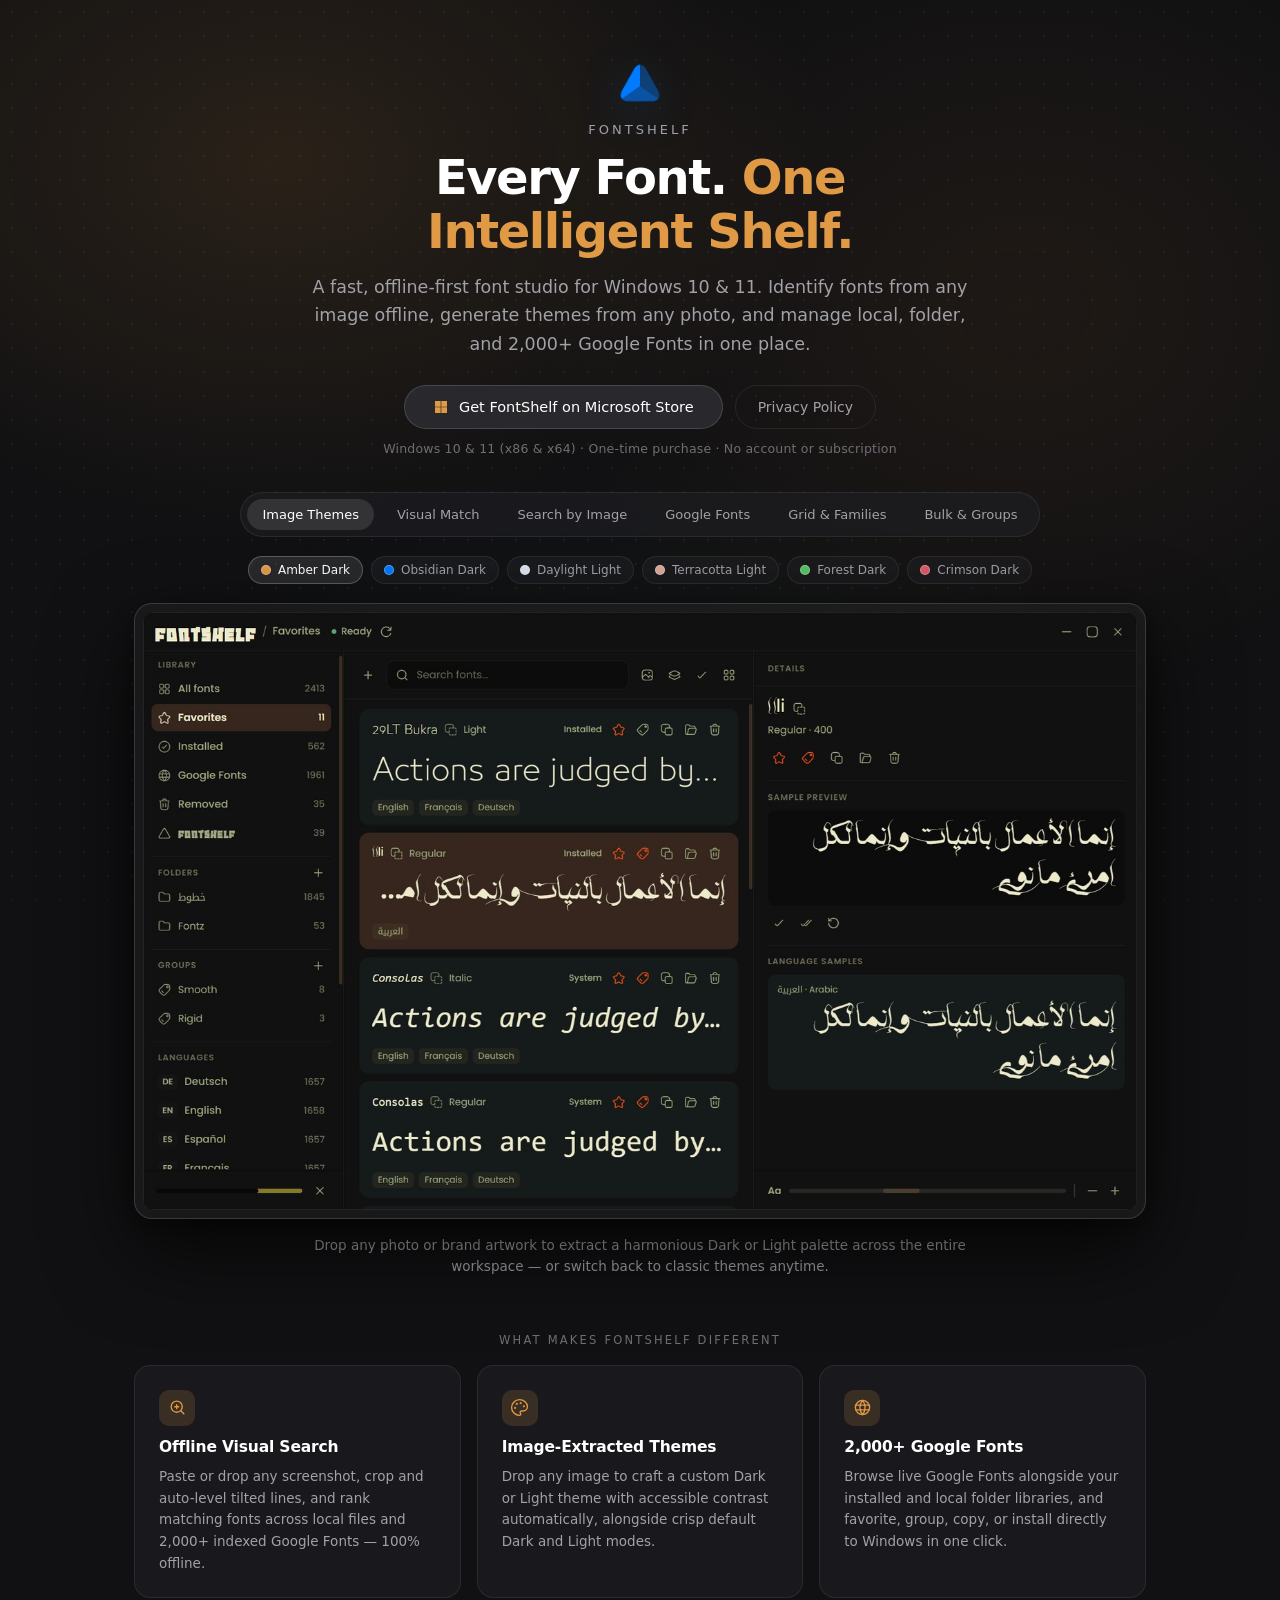
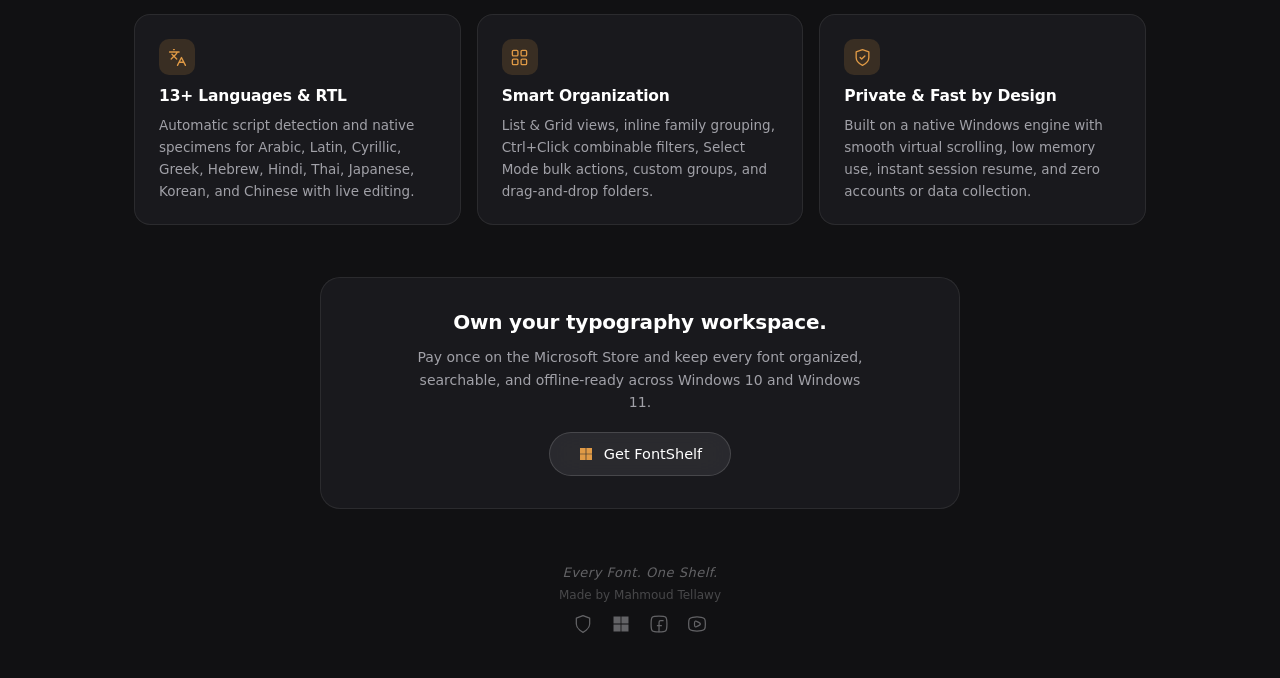
==== index.html @ 888c8f55 "Add files via upload" ====
<!DOCTYPE html>
<html lang="en">
<head>
  <meta charset="UTF-8">
  <meta name="viewport" content="width=device-width, initial-scale=1.0">
  <title>FontShelf — Offline Font Studio for Windows</title>
  <meta name="description" content="Browse local, folder, and 2,000+ Google Fonts, identify fonts from any image offline, generate custom themes from any photo, and organize families effortlessly on Windows 10 & 11.">
  <meta property="og:title" content="FontShelf — Every Font. One Intelligent Shelf.">
  <meta property="og:description" content="The fast, offline-first font manager and visual typography studio for Windows 10 & 11.">
  <meta property="og:image" content="assets/FontShelf-Hero.png">
  <meta property="og:type" content="website">
  <link rel="icon" type="image/png" href="assets/FontShelfLogo.png">
  <style>
    :root {
      --bg: #111113;
      --surface: rgba(30, 30, 34, 0.72);
      --surface-hover: rgba(44, 44, 49, 0.85);
      --border: rgba(255, 255, 255, 0.08);
      --border-strong: rgba(255, 255, 255, 0.14);
      --text: #f5f5f7;
      --muted: #a1a1a8;
      --dim: #6e6e75;
      --accent: #007aff;
      --accent-soft: rgba(0, 122, 255, 0.16);
      --aura-a: rgba(0, 122, 255, 0.10);
      --aura-b: rgba(217, 138, 60, 0.07);
      --aura-c: rgba(76, 175, 110, 0.05);
    }

    * { margin: 0; padding: 0; box-sizing: border-box; }

    html {
      scroll-behavior: smooth;
      background: var(--bg);
    }

    body {
      font-family: -apple-system, BlinkMacSystemFont, 'Segoe UI', system-ui, sans-serif;
      background: var(--bg);
      color: var(--text);
      min-height: 100vh;
      overflow-x: hidden;
      -webkit-font-smoothing: antialiased;
      -moz-osx-font-smoothing: grayscale;
    }

    /* ---- Ambient Studio Background (Pomotimer sibling DNA) ---- */
    .bg {
      position: fixed;
      inset: 0;
      z-index: 0;
      pointer-events: none;
    }
    .bg-grid {
      position: absolute;
      inset: 0;
      background-image: radial-gradient(rgba(255, 255, 255, 0.055) 1px, transparent 1px);
      background-size: 24px 24px;
    }
    .bg-blur {
      position: absolute;
      inset: 0;
      transition: background 0.55s ease;
      background:
        radial-gradient(ellipse 760px 520px at 22% 18%, var(--aura-a) 0%, transparent 72%),
        radial-gradient(ellipse 680px 560px at 80% 34%, var(--aura-b) 0%, transparent 72%),
        radial-gradient(ellipse 720px 460px at 50% 88%, var(--aura-c) 0%, transparent 74%);
    }

    /* ---- Page Container ---- */
    .page {
      position: relative;
      z-index: 1;
      width: 100%;
      max-width: 1060px;
      margin: 0 auto;
      padding: 56px 24px 44px;
      display: flex;
      flex-direction: column;
      align-items: center;
    }

    /* ---- Hero Header ---- */
    .brand {
      display: flex;
      flex-direction: column;
      align-items: center;
      text-align: center;
      max-width: 680px;
    }
    .logo {
      width: 54px;
      height: 54px;
      object-fit: contain;
      filter: drop-shadow(0 8px 22px rgba(0, 122, 255, 0.28));
      margin-bottom: 12px;
    }
    .app-label {
      font-weight: 500;
      font-size: 13px;
      color: var(--muted);
      letter-spacing: 3px;
      text-transform: uppercase;
      margin-bottom: 14px;
    }
    h1 {
      font-size: clamp(30px, 5vw, 48px);
      font-weight: 600;
      letter-spacing: -0.03em;
      line-height: 1.12;
      color: #fff;
      margin-bottom: 14px;
    }
    h1 span {
      color: var(--accent);
      transition: color 0.35s ease;
    }
    .lead {
      font-size: clamp(15px, 2vw, 17.5px);
      line-height: 1.65;
      color: var(--muted);
      font-weight: 300;
      margin-bottom: 26px;
    }

    /* ---- Primary CTA ---- */
    .cta-row {
      display: flex;
      flex-wrap: wrap;
      align-items: center;
      justify-content: center;
      gap: 12px;
      margin-bottom: 12px;
    }
    .cta {
      display: inline-flex;
      align-items: center;
      gap: 10px;
      padding: 13px 28px;
      background: rgba(44, 44, 48, 0.92);
      border: 1px solid var(--border-strong);
      border-radius: 999px;
      color: #fff;
      font-size: 14.5px;
      font-weight: 500;
      text-decoration: none;
      backdrop-filter: blur(16px);
      -webkit-backdrop-filter: blur(16px);
      transition: background 0.2s ease, border-color 0.2s ease, transform 0.18s ease;
    }
    .cta:hover {
      background: rgba(58, 58, 64, 0.96);
      border-color: rgba(255, 255, 255, 0.22);
      transform: translateY(-1px);
    }
    .cta svg {
      width: 16px;
      height: 16px;
      color: var(--accent);
      flex-shrink: 0;
      transition: color 0.35s ease;
    }
    .cta-secondary {
      display: inline-flex;
      align-items: center;
      gap: 8px;
      padding: 13px 22px;
      background: transparent;
      border: 1px solid var(--border);
      border-radius: 999px;
      color: var(--muted);
      font-size: 14px;
      font-weight: 400;
      text-decoration: none;
      transition: color 0.2s ease, border-color 0.2s ease, background 0.2s ease;
    }
    .cta-secondary:hover {
      color: #fff;
      border-color: var(--border-strong);
      background: rgba(255, 255, 255, 0.04);
    }
    .meta-note {
      font-size: 12.5px;
      color: var(--dim);
      letter-spacing: 0.2px;
      margin-bottom: 36px;
    }

    /* ---- Interactive Showcase ---- */
    .showcase {
      width: 100%;
      display: flex;
      flex-direction: column;
      align-items: center;
      gap: 16px;
      margin-bottom: 56px;
    }
    .tab-bar {
      display: flex;
      flex-wrap: wrap;
      justify-content: center;
      gap: 8px;
      padding: 6px;
      background: var(--surface);
      border: 1px solid var(--border);
      border-radius: 999px;
      backdrop-filter: blur(18px);
      -webkit-backdrop-filter: blur(18px);
    }
    .tab-btn {
      border: 0;
      background: transparent;
      color: var(--muted);
      font: inherit;
      font-size: 13px;
      font-weight: 500;
      padding: 8px 15px;
      border-radius: 999px;
      cursor: pointer;
      transition: background 0.2s ease, color 0.2s ease;
    }
    .tab-btn:hover {
      color: #fff;
      background: rgba(255, 255, 255, 0.05);
    }
    .tab-btn.active {
      background: rgba(255, 255, 255, 0.11);
      color: #fff;
    }

    .theme-swatches {
      display: flex;
      align-items: center;
      justify-content: center;
      flex-wrap: wrap;
      gap: 8px;
      min-height: 34px;
    }
    .theme-swatches[hidden] {
      display: none;
    }
    .swatch-btn {
      display: inline-flex;
      align-items: center;
      gap: 7px;
      padding: 6px 12px;
      border-radius: 999px;
      background: var(--surface);
      border: 1px solid var(--border);
      color: var(--muted);
      font: inherit;
      font-size: 12px;
      font-weight: 500;
      cursor: pointer;
      transition: border-color 0.2s ease, color 0.2s ease, background 0.2s ease;
    }
    .swatch-btn:hover {
      color: #fff;
      border-color: var(--border-strong);
    }
    .swatch-btn.active {
      color: #fff;
      background: rgba(255, 255, 255, 0.10);
      border-color: rgba(255, 255, 255, 0.24);
    }
    .swatch-dot {
      width: 10px;
      height: 10px;
      border-radius: 50%;
      border: 1px solid rgba(255, 255, 255, 0.32);
    }

    .frame-shell {
      width: 100%;
      border-radius: 18px;
      padding: 8px;
      background: rgba(255, 255, 255, 0.035);
      border: 1px solid var(--border-strong);
      box-shadow:
        0 32px 84px rgba(0, 0, 0, 0.65),
        0 8px 24px rgba(0, 0, 0, 0.4);
      backdrop-filter: blur(12px);
      -webkit-backdrop-filter: blur(12px);
    }
    .frame-inner {
      position: relative;
      width: 100%;
      aspect-ratio: 1440 / 866;
      border-radius: 12px;
      overflow: hidden;
      background: #141517;
    }
    .frame-inner img {
      display: block;
      width: 100%;
      height: 100%;
      object-fit: cover;
      transition: opacity 0.22s ease;
    }
    .frame-inner img.is-fading {
      opacity: 0.25;
    }
    .stage-caption {
      font-size: 13.5px;
      color: var(--muted);
      text-align: center;
      max-width: 680px;
      line-height: 1.55;
      font-weight: 300;
    }

    /* ---- Features Grid ---- */
    .section-eyebrow {
      font-size: 11.5px;
      font-weight: 500;
      letter-spacing: 2.2px;
      text-transform: uppercase;
      color: var(--dim);
      margin-bottom: 18px;
      text-align: center;
    }
    .features-grid {
      width: 100%;
      display: grid;
      grid-template-columns: repeat(3, minmax(0, 1fr));
      gap: 16px;
      margin-bottom: 52px;
    }
    .feature-card {
      background: var(--surface);
      border: 1px solid var(--border);
      border-radius: 16px;
      padding: 24px 24px 22px;
      display: flex;
      flex-direction: column;
      gap: 10px;
      backdrop-filter: blur(18px);
      -webkit-backdrop-filter: blur(18px);
      transition: border-color 0.2s ease, background 0.2s ease, transform 0.2s ease;
    }
    .feature-card:hover {
      background: var(--surface-hover);
      border-color: var(--border-strong);
      transform: translateY(-2px);
    }
    .feature-icon {
      width: 36px;
      height: 36px;
      border-radius: 10px;
      background: var(--accent-soft);
      color: var(--accent);
      display: inline-flex;
      align-items: center;
      justify-content: center;
      margin-bottom: 2px;
      transition: color 0.35s ease, background 0.35s ease;
    }
    .feature-icon svg {
      width: 19px;
      height: 19px;
    }
    .feature-card h2 {
      font-size: 15.5px;
      font-weight: 600;
      color: #fff;
      letter-spacing: -0.01em;
    }
    .feature-card p {
      font-size: 13.5px;
      line-height: 1.62;
      color: var(--muted);
      font-weight: 300;
    }

    /* ---- Bottom CTA ---- */
    .bottom-cta {
      width: 100%;
      max-width: 640px;
      background: var(--surface);
      border: 1px solid var(--border);
      border-radius: 20px;
      padding: 32px 28px;
      text-align: center;
      display: flex;
      flex-direction: column;
      align-items: center;
      gap: 12px;
      backdrop-filter: blur(20px);
      -webkit-backdrop-filter: blur(20px);
      margin-bottom: 48px;
    }
    .bottom-cta h3 {
      font-size: 20px;
      font-weight: 600;
      color: #fff;
      letter-spacing: -0.01em;
    }
    .bottom-cta p {
      font-size: 14px;
      color: var(--muted);
      font-weight: 300;
      line-height: 1.6;
      max-width: 460px;
      margin-bottom: 6px;
    }

    /* ---- Footer (exact Pomotimer signature) ---- */
    .footer {
      margin-top: auto;
      padding-top: 8px;
      text-align: center;
      display: flex;
      flex-direction: column;
      align-items: center;
      gap: 8px;
    }
    .footer-tagline {
      font-size: 13px;
      color: #636366;
      letter-spacing: 0.5px;
      font-style: italic;
    }
    .footer-madeby {
      font-size: 12px;
      color: #48484a;
    }
    .footer-links {
      display: flex;
      gap: 18px;
      align-items: center;
      margin-top: 4px;
    }
    .footer-links a {
      color: #636366;
      transition: color 0.2s ease;
      display: flex;
      align-items: center;
      text-decoration: none;
    }
    .footer-links a svg {
      width: 20px;
      height: 20px;
    }
    .footer-links a.pp:hover,
    .footer-links a.ms:hover,
    .footer-links a.fb:hover {
      color: var(--accent);
    }
    .footer-links a.yt:hover {
      color: #ff3b30;
    }

    /* ---- Responsive ---- */
    @media (max-width: 900px) {
      .features-grid {
        grid-template-columns: repeat(2, minmax(0, 1fr));
      }
    }
    @media (max-width: 640px) {
      .page {
        padding: 40px 16px 32px;
      }
      .tab-bar {
        border-radius: 16px;
        width: 100%;
      }
      .tab-btn {
        font-size: 12.5px;
        padding: 7px 12px;
      }
      .frame-shell {
        padding: 5px;
        border-radius: 14px;
      }
      .frame-inner {
        border-radius: 9px;
      }
      .features-grid {
        grid-template-columns: 1fr;
        gap: 12px;
      }
      .feature-card {
        padding: 20px;
      }
      .bottom-cta {
        padding: 26px 20px;
      }
    }
  </style>
</head>
<body>

  <div class="bg">
    <div class="bg-grid"></div>
    <div class="bg-blur"></div>
  </div>

  <main class="page">
    <header class="brand">
      <img src="assets/FontShelfLogo.png" alt="FontShelf" class="logo">
      <div class="app-label">FontShelf</div>
      <h1>Every Font. <span>One Intelligent Shelf.</span></h1>
      <p class="lead">
        A fast, offline-first font studio for Windows 10 &amp; 11. Identify fonts from any image offline, generate themes from any photo, and manage local, folder, and 2,000+ Google Fonts in one place.
      </p>

      <div class="cta-row">
        <!-- TODO: Replace YOUR_STORE_ID_HERE with your live Microsoft Store Product ID -->
        <a href="https://apps.microsoft.com/detail/YOUR_STORE_ID_HERE" class="cta" target="_blank" rel="noopener">
          <svg viewBox="0 0 24 24" fill="currentColor" aria-hidden="true"><path d="M3 3h8.5v8.5H3V3zm9.5 0H21v8.5h-8.5V3zM3 12.5h8.5V21H3v-8.5zm9.5 0H21V21h-8.5v-8.5z"/></svg>
          Get FontShelf on Microsoft Store
        </a>
        <a href="privacy.html" class="cta-secondary">Privacy Policy</a>
      </div>
      <div class="meta-note">Windows 10 &amp; 11 (x86 &amp; x64) · One-time purchase · No account or subscription</div>
    </header>

    <!-- Interactive App Showcase -->
    <section class="showcase" aria-label="FontShelf interface preview">
      <div class="tab-bar" role="tablist" aria-label="Feature views">
        <button class="tab-btn active" type="button" role="tab" aria-selected="true" data-view="themes">Image Themes</button>
        <button class="tab-btn" type="button" role="tab" aria-selected="false" data-view="match">Visual Match</button>
        <button class="tab-btn" type="button" role="tab" aria-selected="false" data-view="search">Search by Image</button>
        <button class="tab-btn" type="button" role="tab" aria-selected="false" data-view="google">Google Fonts</button>
        <button class="tab-btn" type="button" role="tab" aria-selected="false" data-view="grid">Grid &amp; Families</button>
        <button class="tab-btn" type="button" role="tab" aria-selected="false" data-view="bulk">Bulk &amp; Groups</button>
      </div>

      <div class="theme-swatches" id="theme-swatches" aria-label="Theme presets">
        <button class="swatch-btn active" type="button" data-theme="amber">
          <span class="swatch-dot" style="background:#e09a46"></span>Amber Dark
        </button>
        <button class="swatch-btn" type="button" data-theme="dark">
          <span class="swatch-dot" style="background:#007aff"></span>Obsidian Dark
        </button>
        <button class="swatch-btn" type="button" data-theme="light">
          <span class="swatch-dot" style="background:#d9e2ef"></span>Daylight Light
        </button>
        <button class="swatch-btn" type="button" data-theme="terra">
          <span class="swatch-dot" style="background:#d8a999"></span>Terracotta Light
        </button>
        <button class="swatch-btn" type="button" data-theme="emerald">
          <span class="swatch-dot" style="background:#56c264"></span>Forest Dark
        </button>
        <button class="swatch-btn" type="button" data-theme="crimson">
          <span class="swatch-dot" style="background:#d95b66"></span>Crimson Dark
        </button>
      </div>

      <div class="frame-shell">
        <div class="frame-inner">
          <img id="showcase-img" src="assets/preview-amber.jpg" alt="FontShelf workspace with custom Amber Dark theme">
        </div>
      </div>

      <p class="stage-caption" id="showcase-caption">
        Drop any photo or brand artwork to extract a harmonious Dark or Light palette across the entire workspace — or switch back to classic themes anytime.
      </p>
    </section>

    <!-- Standout Capabilities -->
    <div class="section-eyebrow">What Makes FontShelf Different</div>
    <section class="features-grid" aria-label="Key features">
      <article class="feature-card">
        <div class="feature-icon" aria-hidden="true">
          <svg viewBox="0 0 24 24" fill="none" stroke="currentColor" stroke-width="1.7" stroke-linecap="round" stroke-linejoin="round"><circle cx="11" cy="11" r="7"/><path d="m20 20-3.5-3.5"/><path d="M8.5 11h5M11 8.5v5"/></svg>
        </div>
        <h2>Offline Visual Search</h2>
        <p>Paste or drop any screenshot, crop and auto-level tilted lines, and rank matching fonts across local files and 2,000+ indexed Google Fonts — 100% offline.</p>
      </article>

      <article class="feature-card">
        <div class="feature-icon" aria-hidden="true">
          <svg viewBox="0 0 24 24" fill="none" stroke="currentColor" stroke-width="1.7" stroke-linecap="round" stroke-linejoin="round"><circle cx="13.5" cy="6.5" r=".5" fill="currentColor"/><circle cx="17.5" cy="10.5" r=".5" fill="currentColor"/><circle cx="8.5" cy="7.5" r=".5" fill="currentColor"/><circle cx="6.5" cy="12.5" r=".5" fill="currentColor"/><path d="M12 2C6.5 2 2 6.5 2 12s4.5 10 10 10c.93 0 1.65-.75 1.65-1.69 0-.44-.18-.84-.44-1.13-.29-.29-.44-.65-.44-1.12a1.64 1.64 0 0 1 1.67-1.67h2c3.05 0 5.56-2.5 5.56-5.55C21.97 6.01 17.46 2 12 2Z"/></svg>
        </div>
        <h2>Image-Extracted Themes</h2>
        <p>Drop any image to craft a custom Dark or Light theme with accessible contrast automatically, alongside crisp default Dark and Light modes.</p>
      </article>

      <article class="feature-card">
        <div class="feature-icon" aria-hidden="true">
          <svg viewBox="0 0 24 24" fill="none" stroke="currentColor" stroke-width="1.7" stroke-linecap="round" stroke-linejoin="round"><circle cx="12" cy="12" r="9"/><path d="M3.6 9h16.8M3.6 15h16.8M12 3a14 14 0 0 0 0 18M12 3a14 14 0 0 1 0 18"/></svg>
        </div>
        <h2>2,000+ Google Fonts</h2>
        <p>Browse live Google Fonts alongside your installed and local folder libraries, and favorite, group, copy, or install directly to Windows in one click.</p>
      </article>

      <article class="feature-card">
        <div class="feature-icon" aria-hidden="true">
          <svg viewBox="0 0 24 24" fill="none" stroke="currentColor" stroke-width="1.7" stroke-linecap="round" stroke-linejoin="round"><path d="m5 8 6 6M4 14l6-6 2-3M2 5h12M7 2h1M22 22l-5-10-5 10M14 18h6"/></svg>
        </div>
        <h2>13+ Languages &amp; RTL</h2>
        <p>Automatic script detection and native specimens for Arabic, Latin, Cyrillic, Greek, Hebrew, Hindi, Thai, Japanese, Korean, and Chinese with live editing.</p>
      </article>

      <article class="feature-card">
        <div class="feature-icon" aria-hidden="true">
          <svg viewBox="0 0 24 24" fill="none" stroke="currentColor" stroke-width="1.7" stroke-linecap="round" stroke-linejoin="round"><rect x="3" y="3" width="7" height="7" rx="1.5"/><rect x="14" y="3" width="7" height="7" rx="1.5"/><rect x="3" y="14" width="7" height="7" rx="1.5"/><rect x="14" y="14" width="7" height="7" rx="1.5"/></svg>
        </div>
        <h2>Smart Organization</h2>
        <p>List &amp; Grid views, inline family grouping, Ctrl+Click combinable filters, Select Mode bulk actions, custom groups, and drag-and-drop folders.</p>
      </article>

      <article class="feature-card">
        <div class="feature-icon" aria-hidden="true">
          <svg viewBox="0 0 24 24" fill="none" stroke="currentColor" stroke-width="1.7" stroke-linecap="round" stroke-linejoin="round"><path d="M12 22s8-4 8-10V5l-8-3-8 3v7c0 6 8 10 8 10z"/><path d="m9 12 2 2 4-4"/></svg>
        </div>
        <h2>Private &amp; Fast by Design</h2>
        <p>Built on a native Windows engine with smooth virtual scrolling, low memory use, instant session resume, and zero accounts or data collection.</p>
      </article>
    </section>

    <!-- Bottom CTA -->
    <section class="bottom-cta">
      <h3>Own your typography workspace.</h3>
      <p>Pay once on the Microsoft Store and keep every font organized, searchable, and offline-ready across Windows 10 and Windows 11.</p>
      <!-- TODO: Replace YOUR_STORE_ID_HERE with your live Microsoft Store Product ID -->
      <a href="https://apps.microsoft.com/detail/YOUR_STORE_ID_HERE" class="cta" target="_blank" rel="noopener">
        <svg viewBox="0 0 24 24" fill="currentColor" aria-hidden="true"><path d="M3 3h8.5v8.5H3V3zm9.5 0H21v8.5h-8.5V3zM3 12.5h8.5V21H3v-8.5zm9.5 0H21V21h-8.5v-8.5z"/></svg>
        Get FontShelf
      </a>
    </section>

    <!-- Footer -->
    <footer class="footer">
      <div class="footer-tagline">Every Font. One Shelf.</div>
      <div class="footer-madeby">Made by Mahmoud Tellawy</div>
      <div class="footer-links">
        <a class="pp" href="privacy.html" aria-label="Privacy Policy" title="Privacy Policy">
          <svg xmlns="http://www.w3.org/2000/svg" viewBox="0 0 24 24" fill="none" stroke="currentColor" stroke-width="1.5" stroke-linecap="round" stroke-linejoin="round"><path d="M12 22s8-4 8-10V5l-8-3-8 3v7c0 6 8 10 8 10z"/></svg>
        </a>
        <a class="ms" href="https://apps.microsoft.com/search/publisher?name=Mahmoud+Tellawy" target="_blank" rel="noopener" aria-label="More Apps on Microsoft Store" title="More Apps by Mahmoud Tellawy">
          <svg xmlns="http://www.w3.org/2000/svg" viewBox="0 0 24 24" fill="currentColor"><path d="M3 3h8.5v8.5H3V3zm9.5 0H21v8.5h-8.5V3zM3 12.5h8.5V21H3v-8.5zm9.5 0H21V21h-8.5v-8.5z"/></svg>
        </a>
        <a class="fb" href="https://facebook.com/MahmoudTellawy" target="_blank" rel="noopener" aria-label="Facebook" title="Facebook">
          <svg xmlns="http://www.w3.org/2000/svg" viewBox="0 0 24 24" fill="none" stroke="currentColor" stroke-width="1.5" stroke-linejoin="round"><path d="M2.5 12c0-4.478 0-6.718 1.391-8.109S7.521 2.5 12 2.5c4.478 0 6.718 0 8.109 1.391S21.5 7.521 21.5 12c0 4.478 0 6.718-1.391 8.109S16.479 21.5 12 21.5c-4.478 0-6.718 0-8.109-1.391S2.5 16.479 2.5 12Z"/><path d="M16.927 8.026h-2.945a1.9 1.9 0 0 0-1.9 1.886l-.086 11.515m-1.914-7.425h4.803" stroke-linecap="round"/></svg>
        </a>
        <a class="yt" href="https://youtube.com/@MahmoudTellawy" target="_blank" rel="noopener" aria-label="YouTube" title="YouTube">
          <svg xmlns="http://www.w3.org/2000/svg" viewBox="0 0 24 24" fill="none" stroke="currentColor" stroke-width="1.5"><path d="M12 20.5c1.81 0 3.545-.179 5.153-.507 2.01-.41 3.014-.614 3.93-1.792.917-1.179.917-2.532.917-5.238v-1.926c0-2.706 0-4.06-.917-5.238-.916-1.178-1.92-1.383-3.93-1.792A26 26 0 0 0 12 3.5c-1.81 0-3.545.179-5.153.507-2.01.41-3.014.614-3.93 1.792C2 6.978 2 8.331 2 11.037v1.926c0 2.706 0 4.06.917 5.238.916 1.178 1.92 1.383 3.93 1.792 1.608.328 3.343.507 5.153.507Z"/><path d="M15.962 12.313c-.148.606-.938 1.04-2.517 1.911-1.718.947-2.577 1.42-3.272 1.237a1.7 1.7 0 0 1-.635-.317C9 14.709 9 13.806 9 12s0-2.709.538-3.144c.182-.147.4-.256.635-.317.695-.183 1.554.29 3.272 1.237 1.58.87 2.369 1.305 2.517 1.911.05.206.05.42 0 .626Z" stroke-linejoin="round"/></svg>
        </a>
      </div>
    </footer>
  </main>

  <script>
    (function () {
      var img = document.getElementById('showcase-img');
      var cap = document.getElementById('showcase-caption');
      var swatchBar = document.getElementById('theme-swatches');
      var root = document.documentElement.style;

      var THEMES = {
        amber:   { src: 'assets/preview-amber.jpg',   alt: 'FontShelf Amber Dark custom theme',   accent: '#e09a46', soft: 'rgba(224,154,70,0.16)', aura: 'rgba(224,154,70,0.12)' },
        dark:    { src: 'assets/preview-dark.jpg',    alt: 'FontShelf Obsidian Dark default theme', accent: '#007aff', soft: 'rgba(0,122,255,0.16)',  aura: 'rgba(0,122,255,0.11)' },
        light:   { src: 'assets/preview-light.jpg',   alt: 'FontShelf Daylight Light default theme', accent: '#007aff', soft: 'rgba(0,122,255,0.16)',  aura: 'rgba(130,175,235,0.10)' },
        terra:   { src: 'assets/preview-terra.jpg',   alt: 'FontShelf Terracotta Light theme',    accent: '#d89b87', soft: 'rgba(216,155,135,0.18)', aura: 'rgba(216,155,135,0.11)' },
        emerald: { src: 'assets/preview-emerald.jpg', alt: 'FontShelf Forest Emerald Dark theme', accent: '#56c264', soft: 'rgba(86,194,100,0.16)', aura: 'rgba(86,194,100,0.11)' },
        crimson: { src: 'assets/preview-crimson.jpg', alt: 'FontShelf Crimson Dark theme',        accent: '#e06470', soft: 'rgba(224,100,112,0.16)', aura: 'rgba(224,100,112,0.11)' }
      };

      var VIEWS = {
        themes: {
          caption: 'Drop any photo or brand artwork to extract a harmonious Dark or Light palette across the entire workspace — or switch back to classic themes anytime.',
          showSwatches: true
        },
        match: {
          src: 'assets/preview-match-results.jpg',
          alt: 'FontShelf offline visual font match results with percentage scores',
          caption: 'Rank visually similar fonts 100% offline with live match percentages across local fonts, custom folders, bundled fonts, and 2,000+ indexed Google Fonts.'
        },
        search: {
          src: 'assets/preview-visual-search.jpg',
          alt: 'FontShelf Search by Image editor with crop box and level tools',
          caption: 'Paste or drop any screenshot or graphic, crop tightly around the lettering, and auto-level tilted text in one click before matching.'
        },
        google: {
          src: 'assets/preview-google-fonts.jpg',
          alt: 'FontShelf built-in Google Fonts catalog',
          caption: 'Browse over 2,000 Google Fonts with live specimen previews and favorite, group, copy, or install directly to Windows with no ZIP downloads.'
        },
        grid: {
          src: 'assets/preview-grid.jpg',
          alt: 'FontShelf Grid View with expanded multi-weight family',
          caption: 'Switch seamlessly between List and Grid views, collapse multi-weight families into clean cards, and expand every style inline.'
        },
        bulk: {
          src: 'assets/preview-bulk.jpg',
          alt: 'FontShelf Select Mode bulk bar and floating Add to group menu',
          caption: 'Multi-select fonts for batch grouping, favorites, installation, copying font files or names, and safe soft-remove with instant restore.'
        }
      };

      var activeTheme = 'amber';
      var activeView = 'themes';

      function setAccent(accent, soft, aura) {
        root.setProperty('--accent', accent);
        root.setProperty('--accent-soft', soft);
        root.setProperty('--aura-a', aura);
      }

      function swapImage(src, alt) {
        if (img.getAttribute('src') === src) return;
        img.classList.add('is-fading');
        var next = new Image();
        next.onload = function () {
          img.src = src;
          img.alt = alt;
          img.classList.remove('is-fading');
        };
        next.src = src;
      }

      function selectView(viewKey) {
        activeView = viewKey;
        var v = VIEWS[viewKey];
        if (!v) return;
        document.querySelectorAll('.tab-btn').forEach(function (btn) {
          var isOn = btn.dataset.view === viewKey;
          btn.classList.toggle('active', isOn);
          btn.setAttribute('aria-selected', String(isOn));
        });
        cap.textContent = v.caption;
        swatchBar.hidden = !v.showSwatches;
        if (v.showSwatches) {
          selectTheme(activeTheme);
        } else {
          setAccent('#007aff', 'rgba(0,122,255,0.16)', 'rgba(0,122,255,0.11)');
          swapImage(v.src, v.alt);
        }
      }

      function selectTheme(themeKey) {
        activeTheme = themeKey;
        var t = THEMES[themeKey];
        if (!t) return;
        document.querySelectorAll('.swatch-btn').forEach(function (btn) {
          btn.classList.toggle('active', btn.dataset.theme === themeKey);
        });
        setAccent(t.accent, t.soft, t.aura);
        swapImage(t.src, t.alt);
      }

      document.querySelectorAll('.tab-btn').forEach(function (btn) {
        btn.addEventListener('click', function () { selectView(btn.dataset.view); });
      });
      document.querySelectorAll('.swatch-btn').forEach(function (btn) {
        btn.addEventListener('click', function () { selectTheme(btn.dataset.theme); });
      });

      // Initialize warm amber signature accent matching the default preview
      setAccent(THEMES.amber.accent, THEMES.amber.soft, THEMES.amber.aura);
    })();
  </script>
</body>
</html>
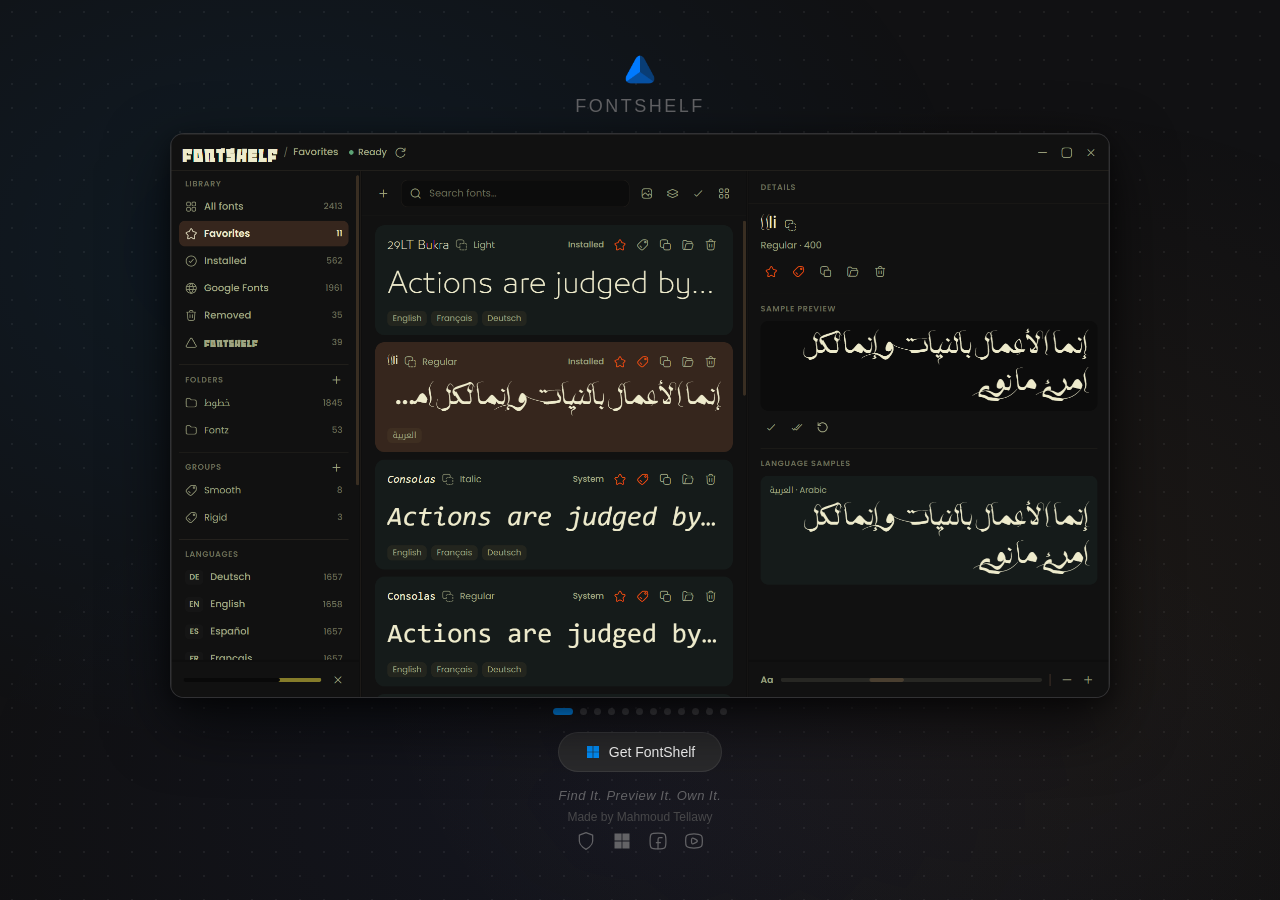
==== commit ab9decd7: "Add files via upload" ====
--- a/index.html
+++ b/index.html
@@ -3,416 +3,213 @@
 <head>
   <meta charset="UTF-8">
   <meta name="viewport" content="width=device-width, initial-scale=1.0">
-  <title>FontShelf — Offline Font Studio for Windows</title>
-  <meta name="description" content="Browse local, folder, and 2,000+ Google Fonts, identify fonts from any image offline, generate custom themes from any photo, and organize families effortlessly on Windows 10 & 11.">
-  <meta property="og:title" content="FontShelf — Every Font. One Intelligent Shelf.">
-  <meta property="og:description" content="The fast, offline-first font manager and visual typography studio for Windows 10 & 11.">
-  <meta property="og:image" content="assets/FontShelf-Hero.png">
+  <title>FontShelf</title>
+  <meta name="description" content="Find any font. Organize every library. Work completely offline on Windows 10 & 11.">
+  <meta property="og:title" content="FontShelf">
+  <meta property="og:description" content="Find any font. Organize every library. Work completely offline on Windows 10 & 11.">
+  <meta property="og:image" content="assets/1.png">
   <meta property="og:type" content="website">
   <link rel="icon" type="image/png" href="assets/FontShelfLogo.png">
   <style>
-    :root {
-      --bg: #111113;
-      --surface: rgba(30, 30, 34, 0.72);
-      --surface-hover: rgba(44, 44, 49, 0.85);
-      --border: rgba(255, 255, 255, 0.08);
-      --border-strong: rgba(255, 255, 255, 0.14);
-      --text: #f5f5f7;
-      --muted: #a1a1a8;
-      --dim: #6e6e75;
-      --accent: #007aff;
-      --accent-soft: rgba(0, 122, 255, 0.16);
-      --aura-a: rgba(0, 122, 255, 0.10);
-      --aura-b: rgba(217, 138, 60, 0.07);
-      --aura-c: rgba(76, 175, 110, 0.05);
-    }
-
     * { margin: 0; padding: 0; box-sizing: border-box; }
 
-    html {
-      scroll-behavior: smooth;
-      background: var(--bg);
-    }
-
-    body {
-      font-family: -apple-system, BlinkMacSystemFont, 'Segoe UI', system-ui, sans-serif;
-      background: var(--bg);
-      color: var(--text);
-      min-height: 100vh;
-      overflow-x: hidden;
+    html, body {
+      width: 100%;
+      height: 100%;
+      background: #111113;
+      color: #fff;
+      font-family: -apple-system, BlinkMacSystemFont, 'Segoe UI', sans-serif;
       -webkit-font-smoothing: antialiased;
       -moz-osx-font-smoothing: grayscale;
     }
 
-    /* ---- Ambient Studio Background (Pomotimer sibling DNA) ---- */
-    .bg {
-      position: fixed;
-      inset: 0;
-      z-index: 0;
-      pointer-events: none;
-    }
+    body {
+      min-height: 100dvh;
+      overflow: hidden;
+      user-select: none;
+      -webkit-user-select: none;
+    }
+
+    /* ---- Ambient Background (matching Pomotimer) ---- */
+    .bg { position: fixed; inset: 0; z-index: 0; pointer-events: none; }
     .bg-grid {
       position: absolute;
       inset: 0;
-      background-image: radial-gradient(rgba(255, 255, 255, 0.055) 1px, transparent 1px);
+      background-image: radial-gradient(rgba(255, 255, 255, 0.06) 1px, transparent 1px);
       background-size: 24px 24px;
     }
     .bg-blur {
       position: absolute;
       inset: 0;
-      transition: background 0.55s ease;
       background:
-        radial-gradient(ellipse 760px 520px at 22% 18%, var(--aura-a) 0%, transparent 72%),
-        radial-gradient(ellipse 680px 560px at 80% 34%, var(--aura-b) 0%, transparent 72%),
-        radial-gradient(ellipse 720px 460px at 50% 88%, var(--aura-c) 0%, transparent 74%);
-    }
-
-    /* ---- Page Container ---- */
+        radial-gradient(ellipse 700px 500px at 22% 28%, rgba(0, 145, 255, 0.08) 0%, transparent 100%),
+        radial-gradient(ellipse 640px 520px at 78% 68%, rgba(224, 154, 70, 0.06) 0%, transparent 100%),
+        radial-gradient(ellipse 680px 420px at 50% 90%, rgba(67, 97, 238, 0.06) 0%, transparent 100%);
+    }
+
+    /* ---- Single-Screen Responsive Layout ---- */
     .page {
       position: relative;
       z-index: 1;
       width: 100%;
-      max-width: 1060px;
-      margin: 0 auto;
-      padding: 56px 24px 44px;
+      height: 100dvh;
+      padding: clamp(16px, 3vh, 32px) clamp(14px, 3vw, 28px);
       display: flex;
       flex-direction: column;
       align-items: center;
-    }
-
-    /* ---- Hero Header ---- */
+      justify-content: center;
+      gap: clamp(10px, 1.8vh, 18px);
+    }
+
     .brand {
       display: flex;
       flex-direction: column;
       align-items: center;
-      text-align: center;
-      max-width: 680px;
+      gap: 6px;
+      flex-shrink: 0;
     }
     .logo {
-      width: 54px;
-      height: 54px;
+      width: clamp(36px, 4.5vh, 48px);
+      height: clamp(36px, 4.5vh, 48px);
       object-fit: contain;
-      filter: drop-shadow(0 8px 22px rgba(0, 122, 255, 0.28));
-      margin-bottom: 12px;
-    }
-    .app-label {
-      font-weight: 500;
-      font-size: 13px;
-      color: var(--muted);
-      letter-spacing: 3px;
+    }
+    h1 {
+      font-weight: 300;
+      font-size: clamp(14px, 1.8vw, 18px);
+      color: #636366;
+      letter-spacing: 2.5px;
       text-transform: uppercase;
-      margin-bottom: 14px;
-    }
-    h1 {
-      font-size: clamp(30px, 5vw, 48px);
-      font-weight: 600;
-      letter-spacing: -0.03em;
-      line-height: 1.12;
+    }
+
+    /* ---- Auto Slider ---- */
+    .slider-wrap {
+      width: 100%;
+      max-width: min(92vw, 940px, calc((100dvh - 250px) * (1860 / 1119)));
+      min-height: 0;
+      display: flex;
+      flex-direction: column;
+      align-items: center;
+      gap: 10px;
+      flex-shrink: 1;
+    }
+
+    .slider-frame {
+      position: relative;
+      width: 100%;
+      aspect-ratio: 1860 / 1119;
+      border-radius: 14px;
+      overflow: hidden;
+      background: rgba(28, 28, 30, 0.9);
+      border: 1px solid rgba(255, 255, 255, 0.10);
+      box-shadow: 0 24px 64px rgba(0, 0, 0, 0.65), 0 6px 20px rgba(0, 0, 0, 0.4);
+    }
+
+    .slide-img {
+      position: absolute;
+      inset: 0;
+      width: 100%;
+      height: 100%;
+      object-fit: cover;
+      opacity: 0;
+      transition: opacity 0.65s ease;
+      pointer-events: none;
+    }
+    .slide-img.active {
+      opacity: 1;
+    }
+
+    .nav-btn {
+      position: absolute;
+      top: 50%;
+      transform: translateY(-50%);
+      width: 34px;
+      height: 34px;
+      border: 1px solid rgba(255, 255, 255, 0.12);
+      border-radius: 50%;
+      background: rgba(20, 20, 24, 0.65);
+      backdrop-filter: blur(10px);
+      -webkit-backdrop-filter: blur(10px);
+      color: #e5e5ea;
+      display: flex;
+      align-items: center;
+      justify-content: center;
+      cursor: pointer;
+      opacity: 0;
+      transition: opacity 0.2s ease, background 0.2s ease;
+      z-index: 3;
+    }
+    .slider-frame:hover .nav-btn,
+    .nav-btn:focus-visible {
+      opacity: 1;
+    }
+    .nav-btn:hover {
+      background: rgba(44, 44, 50, 0.92);
       color: #fff;
-      margin-bottom: 14px;
-    }
-    h1 span {
-      color: var(--accent);
-      transition: color 0.35s ease;
-    }
-    .lead {
-      font-size: clamp(15px, 2vw, 17.5px);
-      line-height: 1.65;
-      color: var(--muted);
-      font-weight: 300;
-      margin-bottom: 26px;
-    }
-
-    /* ---- Primary CTA ---- */
-    .cta-row {
-      display: flex;
+    }
+    .nav-btn.prev { left: 12px; }
+    .nav-btn.next { right: 12px; }
+    .nav-btn svg { width: 16px; height: 16px; }
+
+    .dots {
+      display: flex;
+      align-items: center;
+      justify-content: center;
+      gap: 7px;
       flex-wrap: wrap;
-      align-items: center;
-      justify-content: center;
-      gap: 12px;
-      margin-bottom: 12px;
-    }
+    }
+    .dot {
+      width: 7px;
+      height: 7px;
+      border-radius: 999px;
+      border: 0;
+      padding: 0;
+      background: rgba(255, 255, 255, 0.18);
+      cursor: pointer;
+      transition: width 0.25s ease, background 0.25s ease;
+    }
+    .dot:hover {
+      background: rgba(255, 255, 255, 0.42);
+    }
+    .dot.active {
+      width: 20px;
+      background: #0091ff;
+    }
+
+    /* ---- CTA (matching Pomotimer) ---- */
     .cta {
       display: inline-flex;
       align-items: center;
-      gap: 10px;
-      padding: 13px 28px;
-      background: rgba(44, 44, 48, 0.92);
-      border: 1px solid var(--border-strong);
-      border-radius: 999px;
+      gap: 8px;
+      padding: 11px 26px;
+      background: rgba(44, 44, 46, 0.95);
+      border: 1px solid rgba(255, 255, 255, 0.08);
+      border-radius: 20px;
       color: #fff;
-      font-size: 14.5px;
-      font-weight: 500;
+      font-size: 14px;
+      font-weight: 400;
+      cursor: pointer;
       text-decoration: none;
-      backdrop-filter: blur(16px);
-      -webkit-backdrop-filter: blur(16px);
-      transition: background 0.2s ease, border-color 0.2s ease, transform 0.18s ease;
+      transition: background 0.2s ease, border-color 0.2s ease;
+      flex-shrink: 0;
     }
     .cta:hover {
-      background: rgba(58, 58, 64, 0.96);
-      border-color: rgba(255, 255, 255, 0.22);
-      transform: translateY(-1px);
+      background: rgba(55, 55, 58, 0.95);
+      border-color: rgba(255, 255, 255, 0.16);
     }
     .cta svg {
       width: 16px;
       height: 16px;
-      color: var(--accent);
+      color: #0091ff;
+    }
+
+    /* ---- Footer (matching Pomotimer) ---- */
+    .footer {
+      text-align: center;
+      display: flex;
+      flex-direction: column;
+      align-items: center;
+      gap: 7px;
       flex-shrink: 0;
-      transition: color 0.35s ease;
-    }
-    .cta-secondary {
-      display: inline-flex;
-      align-items: center;
-      gap: 8px;
-      padding: 13px 22px;
-      background: transparent;
-      border: 1px solid var(--border);
-      border-radius: 999px;
-      color: var(--muted);
-      font-size: 14px;
-      font-weight: 400;
-      text-decoration: none;
-      transition: color 0.2s ease, border-color 0.2s ease, background 0.2s ease;
-    }
-    .cta-secondary:hover {
-      color: #fff;
-      border-color: var(--border-strong);
-      background: rgba(255, 255, 255, 0.04);
-    }
-    .meta-note {
-      font-size: 12.5px;
-      color: var(--dim);
-      letter-spacing: 0.2px;
-      margin-bottom: 36px;
-    }
-
-    /* ---- Interactive Showcase ---- */
-    .showcase {
-      width: 100%;
-      display: flex;
-      flex-direction: column;
-      align-items: center;
-      gap: 16px;
-      margin-bottom: 56px;
-    }
-    .tab-bar {
-      display: flex;
-      flex-wrap: wrap;
-      justify-content: center;
-      gap: 8px;
-      padding: 6px;
-      background: var(--surface);
-      border: 1px solid var(--border);
-      border-radius: 999px;
-      backdrop-filter: blur(18px);
-      -webkit-backdrop-filter: blur(18px);
-    }
-    .tab-btn {
-      border: 0;
-      background: transparent;
-      color: var(--muted);
-      font: inherit;
-      font-size: 13px;
-      font-weight: 500;
-      padding: 8px 15px;
-      border-radius: 999px;
-      cursor: pointer;
-      transition: background 0.2s ease, color 0.2s ease;
-    }
-    .tab-btn:hover {
-      color: #fff;
-      background: rgba(255, 255, 255, 0.05);
-    }
-    .tab-btn.active {
-      background: rgba(255, 255, 255, 0.11);
-      color: #fff;
-    }
-
-    .theme-swatches {
-      display: flex;
-      align-items: center;
-      justify-content: center;
-      flex-wrap: wrap;
-      gap: 8px;
-      min-height: 34px;
-    }
-    .theme-swatches[hidden] {
-      display: none;
-    }
-    .swatch-btn {
-      display: inline-flex;
-      align-items: center;
-      gap: 7px;
-      padding: 6px 12px;
-      border-radius: 999px;
-      background: var(--surface);
-      border: 1px solid var(--border);
-      color: var(--muted);
-      font: inherit;
-      font-size: 12px;
-      font-weight: 500;
-      cursor: pointer;
-      transition: border-color 0.2s ease, color 0.2s ease, background 0.2s ease;
-    }
-    .swatch-btn:hover {
-      color: #fff;
-      border-color: var(--border-strong);
-    }
-    .swatch-btn.active {
-      color: #fff;
-      background: rgba(255, 255, 255, 0.10);
-      border-color: rgba(255, 255, 255, 0.24);
-    }
-    .swatch-dot {
-      width: 10px;
-      height: 10px;
-      border-radius: 50%;
-      border: 1px solid rgba(255, 255, 255, 0.32);
-    }
-
-    .frame-shell {
-      width: 100%;
-      border-radius: 18px;
-      padding: 8px;
-      background: rgba(255, 255, 255, 0.035);
-      border: 1px solid var(--border-strong);
-      box-shadow:
-        0 32px 84px rgba(0, 0, 0, 0.65),
-        0 8px 24px rgba(0, 0, 0, 0.4);
-      backdrop-filter: blur(12px);
-      -webkit-backdrop-filter: blur(12px);
-    }
-    .frame-inner {
-      position: relative;
-      width: 100%;
-      aspect-ratio: 1440 / 866;
-      border-radius: 12px;
-      overflow: hidden;
-      background: #141517;
-    }
-    .frame-inner img {
-      display: block;
-      width: 100%;
-      height: 100%;
-      object-fit: cover;
-      transition: opacity 0.22s ease;
-    }
-    .frame-inner img.is-fading {
-      opacity: 0.25;
-    }
-    .stage-caption {
-      font-size: 13.5px;
-      color: var(--muted);
-      text-align: center;
-      max-width: 680px;
-      line-height: 1.55;
-      font-weight: 300;
-    }
-
-    /* ---- Features Grid ---- */
-    .section-eyebrow {
-      font-size: 11.5px;
-      font-weight: 500;
-      letter-spacing: 2.2px;
-      text-transform: uppercase;
-      color: var(--dim);
-      margin-bottom: 18px;
-      text-align: center;
-    }
-    .features-grid {
-      width: 100%;
-      display: grid;
-      grid-template-columns: repeat(3, minmax(0, 1fr));
-      gap: 16px;
-      margin-bottom: 52px;
-    }
-    .feature-card {
-      background: var(--surface);
-      border: 1px solid var(--border);
-      border-radius: 16px;
-      padding: 24px 24px 22px;
-      display: flex;
-      flex-direction: column;
-      gap: 10px;
-      backdrop-filter: blur(18px);
-      -webkit-backdrop-filter: blur(18px);
-      transition: border-color 0.2s ease, background 0.2s ease, transform 0.2s ease;
-    }
-    .feature-card:hover {
-      background: var(--surface-hover);
-      border-color: var(--border-strong);
-      transform: translateY(-2px);
-    }
-    .feature-icon {
-      width: 36px;
-      height: 36px;
-      border-radius: 10px;
-      background: var(--accent-soft);
-      color: var(--accent);
-      display: inline-flex;
-      align-items: center;
-      justify-content: center;
-      margin-bottom: 2px;
-      transition: color 0.35s ease, background 0.35s ease;
-    }
-    .feature-icon svg {
-      width: 19px;
-      height: 19px;
-    }
-    .feature-card h2 {
-      font-size: 15.5px;
-      font-weight: 600;
-      color: #fff;
-      letter-spacing: -0.01em;
-    }
-    .feature-card p {
-      font-size: 13.5px;
-      line-height: 1.62;
-      color: var(--muted);
-      font-weight: 300;
-    }
-
-    /* ---- Bottom CTA ---- */
-    .bottom-cta {
-      width: 100%;
-      max-width: 640px;
-      background: var(--surface);
-      border: 1px solid var(--border);
-      border-radius: 20px;
-      padding: 32px 28px;
-      text-align: center;
-      display: flex;
-      flex-direction: column;
-      align-items: center;
-      gap: 12px;
-      backdrop-filter: blur(20px);
-      -webkit-backdrop-filter: blur(20px);
-      margin-bottom: 48px;
-    }
-    .bottom-cta h3 {
-      font-size: 20px;
-      font-weight: 600;
-      color: #fff;
-      letter-spacing: -0.01em;
-    }
-    .bottom-cta p {
-      font-size: 14px;
-      color: var(--muted);
-      font-weight: 300;
-      line-height: 1.6;
-      max-width: 460px;
-      margin-bottom: 6px;
-    }
-
-    /* ---- Footer (exact Pomotimer signature) ---- */
-    .footer {
-      margin-top: auto;
-      padding-top: 8px;
-      text-align: center;
-      display: flex;
-      flex-direction: column;
-      align-items: center;
-      gap: 8px;
     }
     .footer-tagline {
       font-size: 13px;
@@ -426,9 +223,8 @@
     }
     .footer-links {
       display: flex;
-      gap: 18px;
-      align-items: center;
-      margin-top: 4px;
+      gap: 16px;
+      align-items: center;
     }
     .footer-links a {
       color: #636366;
@@ -437,54 +233,32 @@
       align-items: center;
       text-decoration: none;
     }
-    .footer-links a svg {
-      width: 20px;
-      height: 20px;
-    }
+    .footer-links a svg { width: 20px; height: 20px; }
     .footer-links a.pp:hover,
-    .footer-links a.ms:hover,
-    .footer-links a.fb:hover {
-      color: var(--accent);
-    }
-    .footer-links a.yt:hover {
-      color: #ff3b30;
-    }
-
-    /* ---- Responsive ---- */
-    @media (max-width: 900px) {
-      .features-grid {
-        grid-template-columns: repeat(2, minmax(0, 1fr));
-      }
-    }
+    .footer-links a.fb:hover,
+    .footer-links a.ms:hover { color: #0091ff; }
+    .footer-links a.yt:hover { color: #ff0000; }
+
+    /* ---- Mobile & Short-Screen Tuning ---- */
     @media (max-width: 640px) {
-      .page {
-        padding: 40px 16px 32px;
-      }
-      .tab-bar {
-        border-radius: 16px;
-        width: 100%;
-      }
-      .tab-btn {
-        font-size: 12.5px;
-        padding: 7px 12px;
-      }
-      .frame-shell {
-        padding: 5px;
-        border-radius: 14px;
-      }
-      .frame-inner {
-        border-radius: 9px;
-      }
-      .features-grid {
-        grid-template-columns: 1fr;
-        gap: 12px;
-      }
-      .feature-card {
-        padding: 20px;
-      }
-      .bottom-cta {
-        padding: 26px 20px;
-      }
+      .slider-wrap {
+        max-width: 100%;
+      }
+      .slider-frame {
+        border-radius: 10px;
+      }
+      .nav-btn {
+        display: none;
+      }
+      .cta {
+        padding: 10px 22px;
+        font-size: 13.5px;
+      }
+    }
+    @media (max-height: 620px) {
+      .page { gap: 8px; padding: 12px 14px; }
+      .slider-wrap { max-width: min(92vw, calc((100dvh - 190px) * (1860 / 1119))); gap: 6px; }
+      .footer { gap: 4px; }
     }
   </style>
 </head>
@@ -496,140 +270,51 @@
   </div>
 
   <main class="page">
-    <header class="brand">
+    <div class="brand">
       <img src="assets/FontShelfLogo.png" alt="FontShelf" class="logo">
-      <div class="app-label">FontShelf</div>
-      <h1>Every Font. <span>One Intelligent Shelf.</span></h1>
-      <p class="lead">
-        A fast, offline-first font studio for Windows 10 &amp; 11. Identify fonts from any image offline, generate themes from any photo, and manage local, folder, and 2,000+ Google Fonts in one place.
-      </p>
-
-      <div class="cta-row">
-        <!-- TODO: Replace YOUR_STORE_ID_HERE with your live Microsoft Store Product ID -->
-        <a href="https://apps.microsoft.com/detail/YOUR_STORE_ID_HERE" class="cta" target="_blank" rel="noopener">
-          <svg viewBox="0 0 24 24" fill="currentColor" aria-hidden="true"><path d="M3 3h8.5v8.5H3V3zm9.5 0H21v8.5h-8.5V3zM3 12.5h8.5V21H3v-8.5zm9.5 0H21V21h-8.5v-8.5z"/></svg>
-          Get FontShelf on Microsoft Store
-        </a>
-        <a href="privacy.html" class="cta-secondary">Privacy Policy</a>
-      </div>
-      <div class="meta-note">Windows 10 &amp; 11 (x86 &amp; x64) · One-time purchase · No account or subscription</div>
-    </header>
-
-    <!-- Interactive App Showcase -->
-    <section class="showcase" aria-label="FontShelf interface preview">
-      <div class="tab-bar" role="tablist" aria-label="Feature views">
-        <button class="tab-btn active" type="button" role="tab" aria-selected="true" data-view="themes">Image Themes</button>
-        <button class="tab-btn" type="button" role="tab" aria-selected="false" data-view="match">Visual Match</button>
-        <button class="tab-btn" type="button" role="tab" aria-selected="false" data-view="search">Search by Image</button>
-        <button class="tab-btn" type="button" role="tab" aria-selected="false" data-view="google">Google Fonts</button>
-        <button class="tab-btn" type="button" role="tab" aria-selected="false" data-view="grid">Grid &amp; Families</button>
-        <button class="tab-btn" type="button" role="tab" aria-selected="false" data-view="bulk">Bulk &amp; Groups</button>
-      </div>
-
-      <div class="theme-swatches" id="theme-swatches" aria-label="Theme presets">
-        <button class="swatch-btn active" type="button" data-theme="amber">
-          <span class="swatch-dot" style="background:#e09a46"></span>Amber Dark
+      <h1>FontShelf</h1>
+    </div>
+
+    <section class="slider-wrap" aria-label="FontShelf screenshots">
+      <div class="slider-frame" id="slider-frame">
+        <img class="slide-img active" src="assets/1.png" alt="FontShelf preview 1">
+        <img class="slide-img" src="assets/2.png" alt="FontShelf preview 2" loading="lazy">
+        <img class="slide-img" src="assets/3.png" alt="FontShelf preview 3" loading="lazy">
+        <img class="slide-img" src="assets/4.png" alt="FontShelf preview 4" loading="lazy">
+        <img class="slide-img" src="assets/5.png" alt="FontShelf preview 5" loading="lazy">
+        <img class="slide-img" src="assets/6.png" alt="FontShelf preview 6" loading="lazy">
+        <img class="slide-img" src="assets/7.png" alt="FontShelf preview 7" loading="lazy">
+        <img class="slide-img" src="assets/8.png" alt="FontShelf preview 8" loading="lazy">
+        <img class="slide-img" src="assets/9.png" alt="FontShelf preview 9" loading="lazy">
+        <img class="slide-img" src="assets/10.png" alt="FontShelf preview 10" loading="lazy">
+        <img class="slide-img" src="assets/11.png" alt="FontShelf preview 11" loading="lazy">
+        <img class="slide-img" src="assets/12.png" alt="FontShelf preview 12" loading="lazy">
+
+        <button class="nav-btn prev" id="prev-btn" type="button" aria-label="Previous screenshot">
+          <svg viewBox="0 0 24 24" fill="none" stroke="currentColor" stroke-width="2" stroke-linecap="round" stroke-linejoin="round"><path d="m15 18-6-6 6-6"/></svg>
         </button>
-        <button class="swatch-btn" type="button" data-theme="dark">
-          <span class="swatch-dot" style="background:#007aff"></span>Obsidian Dark
-        </button>
-        <button class="swatch-btn" type="button" data-theme="light">
-          <span class="swatch-dot" style="background:#d9e2ef"></span>Daylight Light
-        </button>
-        <button class="swatch-btn" type="button" data-theme="terra">
-          <span class="swatch-dot" style="background:#d8a999"></span>Terracotta Light
-        </button>
-        <button class="swatch-btn" type="button" data-theme="emerald">
-          <span class="swatch-dot" style="background:#56c264"></span>Forest Dark
-        </button>
-        <button class="swatch-btn" type="button" data-theme="crimson">
-          <span class="swatch-dot" style="background:#d95b66"></span>Crimson Dark
+        <button class="nav-btn next" id="next-btn" type="button" aria-label="Next screenshot">
+          <svg viewBox="0 0 24 24" fill="none" stroke="currentColor" stroke-width="2" stroke-linecap="round" stroke-linejoin="round"><path d="m9 18 6-6-6-6"/></svg>
         </button>
       </div>
 
-      <div class="frame-shell">
-        <div class="frame-inner">
-          <img id="showcase-img" src="assets/preview-amber.jpg" alt="FontShelf workspace with custom Amber Dark theme">
-        </div>
-      </div>
-
-      <p class="stage-caption" id="showcase-caption">
-        Drop any photo or brand artwork to extract a harmonious Dark or Light palette across the entire workspace — or switch back to classic themes anytime.
-      </p>
+      <div class="dots" id="slider-dots" role="tablist" aria-label="Choose screenshot"></div>
     </section>
 
-    <!-- Standout Capabilities -->
-    <div class="section-eyebrow">What Makes FontShelf Different</div>
-    <section class="features-grid" aria-label="Key features">
-      <article class="feature-card">
-        <div class="feature-icon" aria-hidden="true">
-          <svg viewBox="0 0 24 24" fill="none" stroke="currentColor" stroke-width="1.7" stroke-linecap="round" stroke-linejoin="round"><circle cx="11" cy="11" r="7"/><path d="m20 20-3.5-3.5"/><path d="M8.5 11h5M11 8.5v5"/></svg>
-        </div>
-        <h2>Offline Visual Search</h2>
-        <p>Paste or drop any screenshot, crop and auto-level tilted lines, and rank matching fonts across local files and 2,000+ indexed Google Fonts — 100% offline.</p>
-      </article>
-
-      <article class="feature-card">
-        <div class="feature-icon" aria-hidden="true">
-          <svg viewBox="0 0 24 24" fill="none" stroke="currentColor" stroke-width="1.7" stroke-linecap="round" stroke-linejoin="round"><circle cx="13.5" cy="6.5" r=".5" fill="currentColor"/><circle cx="17.5" cy="10.5" r=".5" fill="currentColor"/><circle cx="8.5" cy="7.5" r=".5" fill="currentColor"/><circle cx="6.5" cy="12.5" r=".5" fill="currentColor"/><path d="M12 2C6.5 2 2 6.5 2 12s4.5 10 10 10c.93 0 1.65-.75 1.65-1.69 0-.44-.18-.84-.44-1.13-.29-.29-.44-.65-.44-1.12a1.64 1.64 0 0 1 1.67-1.67h2c3.05 0 5.56-2.5 5.56-5.55C21.97 6.01 17.46 2 12 2Z"/></svg>
-        </div>
-        <h2>Image-Extracted Themes</h2>
-        <p>Drop any image to craft a custom Dark or Light theme with accessible contrast automatically, alongside crisp default Dark and Light modes.</p>
-      </article>
-
-      <article class="feature-card">
-        <div class="feature-icon" aria-hidden="true">
-          <svg viewBox="0 0 24 24" fill="none" stroke="currentColor" stroke-width="1.7" stroke-linecap="round" stroke-linejoin="round"><circle cx="12" cy="12" r="9"/><path d="M3.6 9h16.8M3.6 15h16.8M12 3a14 14 0 0 0 0 18M12 3a14 14 0 0 1 0 18"/></svg>
-        </div>
-        <h2>2,000+ Google Fonts</h2>
-        <p>Browse live Google Fonts alongside your installed and local folder libraries, and favorite, group, copy, or install directly to Windows in one click.</p>
-      </article>
-
-      <article class="feature-card">
-        <div class="feature-icon" aria-hidden="true">
-          <svg viewBox="0 0 24 24" fill="none" stroke="currentColor" stroke-width="1.7" stroke-linecap="round" stroke-linejoin="round"><path d="m5 8 6 6M4 14l6-6 2-3M2 5h12M7 2h1M22 22l-5-10-5 10M14 18h6"/></svg>
-        </div>
-        <h2>13+ Languages &amp; RTL</h2>
-        <p>Automatic script detection and native specimens for Arabic, Latin, Cyrillic, Greek, Hebrew, Hindi, Thai, Japanese, Korean, and Chinese with live editing.</p>
-      </article>
-
-      <article class="feature-card">
-        <div class="feature-icon" aria-hidden="true">
-          <svg viewBox="0 0 24 24" fill="none" stroke="currentColor" stroke-width="1.7" stroke-linecap="round" stroke-linejoin="round"><rect x="3" y="3" width="7" height="7" rx="1.5"/><rect x="14" y="3" width="7" height="7" rx="1.5"/><rect x="3" y="14" width="7" height="7" rx="1.5"/><rect x="14" y="14" width="7" height="7" rx="1.5"/></svg>
-        </div>
-        <h2>Smart Organization</h2>
-        <p>List &amp; Grid views, inline family grouping, Ctrl+Click combinable filters, Select Mode bulk actions, custom groups, and drag-and-drop folders.</p>
-      </article>
-
-      <article class="feature-card">
-        <div class="feature-icon" aria-hidden="true">
-          <svg viewBox="0 0 24 24" fill="none" stroke="currentColor" stroke-width="1.7" stroke-linecap="round" stroke-linejoin="round"><path d="M12 22s8-4 8-10V5l-8-3-8 3v7c0 6 8 10 8 10z"/><path d="m9 12 2 2 4-4"/></svg>
-        </div>
-        <h2>Private &amp; Fast by Design</h2>
-        <p>Built on a native Windows engine with smooth virtual scrolling, low memory use, instant session resume, and zero accounts or data collection.</p>
-      </article>
-    </section>
-
-    <!-- Bottom CTA -->
-    <section class="bottom-cta">
-      <h3>Own your typography workspace.</h3>
-      <p>Pay once on the Microsoft Store and keep every font organized, searchable, and offline-ready across Windows 10 and Windows 11.</p>
-      <!-- TODO: Replace YOUR_STORE_ID_HERE with your live Microsoft Store Product ID -->
-      <a href="https://apps.microsoft.com/detail/YOUR_STORE_ID_HERE" class="cta" target="_blank" rel="noopener">
-        <svg viewBox="0 0 24 24" fill="currentColor" aria-hidden="true"><path d="M3 3h8.5v8.5H3V3zm9.5 0H21v8.5h-8.5V3zM3 12.5h8.5V21H3v-8.5zm9.5 0H21V21h-8.5v-8.5z"/></svg>
-        Get FontShelf
-      </a>
-    </section>
-
-    <!-- Footer -->
+    <!-- TODO: Replace YOUR_STORE_ID_HERE with your live Microsoft Store Product ID -->
+    <a href="https://apps.microsoft.com/detail/YOUR_STORE_ID_HERE" class="cta" target="_blank" rel="noopener">
+      <svg viewBox="0 0 24 24" fill="currentColor" aria-hidden="true"><path d="M3 3h8.5v8.5H3V3zm9.5 0H21v8.5h-8.5V3zM3 12.5h8.5V21H3v-8.5zm9.5 0H21V21h-8.5v-8.5z"/></svg>
+      Get FontShelf
+    </a>
+
     <footer class="footer">
-      <div class="footer-tagline">Every Font. One Shelf.</div>
+      <div class="footer-tagline">Find It. Preview It. Own It.</div>
       <div class="footer-madeby">Made by Mahmoud Tellawy</div>
       <div class="footer-links">
         <a class="pp" href="privacy.html" aria-label="Privacy Policy" title="Privacy Policy">
           <svg xmlns="http://www.w3.org/2000/svg" viewBox="0 0 24 24" fill="none" stroke="currentColor" stroke-width="1.5" stroke-linecap="round" stroke-linejoin="round"><path d="M12 22s8-4 8-10V5l-8-3-8 3v7c0 6 8 10 8 10z"/></svg>
         </a>
-        <a class="ms" href="https://apps.microsoft.com/search/publisher?name=Mahmoud+Tellawy" target="_blank" rel="noopener" aria-label="More Apps on Microsoft Store" title="More Apps by Mahmoud Tellawy">
+        <a class="ms" href="https://apps.microsoft.com/search/publisher?name=Mahmoud+Tellawy" target="_blank" rel="noopener" aria-label="More Apps on Microsoft Store" title="More Apps on Microsoft Store">
           <svg xmlns="http://www.w3.org/2000/svg" viewBox="0 0 24 24" fill="currentColor"><path d="M3 3h8.5v8.5H3V3zm9.5 0H21v8.5h-8.5V3zM3 12.5h8.5V21H3v-8.5zm9.5 0H21V21h-8.5v-8.5z"/></svg>
         </a>
         <a class="fb" href="https://facebook.com/MahmoudTellawy" target="_blank" rel="noopener" aria-label="Facebook" title="Facebook">
@@ -644,112 +329,71 @@
 
   <script>
     (function () {
-      var img = document.getElementById('showcase-img');
-      var cap = document.getElementById('showcase-caption');
-      var swatchBar = document.getElementById('theme-swatches');
-      var root = document.documentElement.style;
-
-      var THEMES = {
-        amber:   { src: 'assets/preview-amber.jpg',   alt: 'FontShelf Amber Dark custom theme',   accent: '#e09a46', soft: 'rgba(224,154,70,0.16)', aura: 'rgba(224,154,70,0.12)' },
-        dark:    { src: 'assets/preview-dark.jpg',    alt: 'FontShelf Obsidian Dark default theme', accent: '#007aff', soft: 'rgba(0,122,255,0.16)',  aura: 'rgba(0,122,255,0.11)' },
-        light:   { src: 'assets/preview-light.jpg',   alt: 'FontShelf Daylight Light default theme', accent: '#007aff', soft: 'rgba(0,122,255,0.16)',  aura: 'rgba(130,175,235,0.10)' },
-        terra:   { src: 'assets/preview-terra.jpg',   alt: 'FontShelf Terracotta Light theme',    accent: '#d89b87', soft: 'rgba(216,155,135,0.18)', aura: 'rgba(216,155,135,0.11)' },
-        emerald: { src: 'assets/preview-emerald.jpg', alt: 'FontShelf Forest Emerald Dark theme', accent: '#56c264', soft: 'rgba(86,194,100,0.16)', aura: 'rgba(86,194,100,0.11)' },
-        crimson: { src: 'assets/preview-crimson.jpg', alt: 'FontShelf Crimson Dark theme',        accent: '#e06470', soft: 'rgba(224,100,112,0.16)', aura: 'rgba(224,100,112,0.11)' }
-      };
-
-      var VIEWS = {
-        themes: {
-          caption: 'Drop any photo or brand artwork to extract a harmonious Dark or Light palette across the entire workspace — or switch back to classic themes anytime.',
-          showSwatches: true
-        },
-        match: {
-          src: 'assets/preview-match-results.jpg',
-          alt: 'FontShelf offline visual font match results with percentage scores',
-          caption: 'Rank visually similar fonts 100% offline with live match percentages across local fonts, custom folders, bundled fonts, and 2,000+ indexed Google Fonts.'
-        },
-        search: {
-          src: 'assets/preview-visual-search.jpg',
-          alt: 'FontShelf Search by Image editor with crop box and level tools',
-          caption: 'Paste or drop any screenshot or graphic, crop tightly around the lettering, and auto-level tilted text in one click before matching.'
-        },
-        google: {
-          src: 'assets/preview-google-fonts.jpg',
-          alt: 'FontShelf built-in Google Fonts catalog',
-          caption: 'Browse over 2,000 Google Fonts with live specimen previews and favorite, group, copy, or install directly to Windows with no ZIP downloads.'
-        },
-        grid: {
-          src: 'assets/preview-grid.jpg',
-          alt: 'FontShelf Grid View with expanded multi-weight family',
-          caption: 'Switch seamlessly between List and Grid views, collapse multi-weight families into clean cards, and expand every style inline.'
-        },
-        bulk: {
-          src: 'assets/preview-bulk.jpg',
-          alt: 'FontShelf Select Mode bulk bar and floating Add to group menu',
-          caption: 'Multi-select fonts for batch grouping, favorites, installation, copying font files or names, and safe soft-remove with instant restore.'
+      var slides = Array.prototype.slice.call(document.querySelectorAll('.slide-img'));
+      var dotsWrap = document.getElementById('slider-dots');
+      var frame = document.getElementById('slider-frame');
+      var prevBtn = document.getElementById('prev-btn');
+      var nextBtn = document.getElementById('next-btn');
+      var current = 0;
+      var timer = null;
+      var touchStartX = null;
+
+      var dots = slides.map(function (_, i) {
+        var b = document.createElement('button');
+        b.type = 'button';
+        b.className = 'dot' + (i === 0 ? ' active' : '');
+        b.setAttribute('aria-label', 'Slide ' + (i + 1));
+        b.addEventListener('click', function () { goTo(i); restart(); });
+        dotsWrap.appendChild(b);
+        return b;
+      });
+
+      function goTo(index) {
+        slides[current].classList.remove('active');
+        dots[current].classList.remove('active');
+        current = (index + slides.length) % slides.length;
+        slides[current].classList.add('active');
+        dots[current].classList.add('active');
+      }
+
+      function start() {
+        stop();
+        timer = setInterval(function () { goTo(current + 1); }, 3200);
+      }
+
+      function stop() {
+        if (timer) { clearInterval(timer); timer = null; }
+      }
+
+      function restart() {
+        start();
+      }
+
+      prevBtn.addEventListener('click', function () { goTo(current - 1); restart(); });
+      nextBtn.addEventListener('click', function () { goTo(current + 1); restart(); });
+
+      frame.addEventListener('mouseenter', stop);
+      frame.addEventListener('mouseleave', start);
+
+      frame.addEventListener('touchstart', function (e) {
+        touchStartX = e.touches[0].clientX;
+        stop();
+      }, { passive: true });
+      frame.addEventListener('touchend', function (e) {
+        if (touchStartX !== null) {
+          var dx = e.changedTouches[0].clientX - touchStartX;
+          if (Math.abs(dx) > 36) goTo(current + (dx < 0 ? 1 : -1));
+          touchStartX = null;
         }
-      };
-
-      var activeTheme = 'amber';
-      var activeView = 'themes';
-
-      function setAccent(accent, soft, aura) {
-        root.setProperty('--accent', accent);
-        root.setProperty('--accent-soft', soft);
-        root.setProperty('--aura-a', aura);
-      }
-
-      function swapImage(src, alt) {
-        if (img.getAttribute('src') === src) return;
-        img.classList.add('is-fading');
-        var next = new Image();
-        next.onload = function () {
-          img.src = src;
-          img.alt = alt;
-          img.classList.remove('is-fading');
-        };
-        next.src = src;
-      }
-
-      function selectView(viewKey) {
-        activeView = viewKey;
-        var v = VIEWS[viewKey];
-        if (!v) return;
-        document.querySelectorAll('.tab-btn').forEach(function (btn) {
-          var isOn = btn.dataset.view === viewKey;
-          btn.classList.toggle('active', isOn);
-          btn.setAttribute('aria-selected', String(isOn));
-        });
-        cap.textContent = v.caption;
-        swatchBar.hidden = !v.showSwatches;
-        if (v.showSwatches) {
-          selectTheme(activeTheme);
-        } else {
-          setAccent('#007aff', 'rgba(0,122,255,0.16)', 'rgba(0,122,255,0.11)');
-          swapImage(v.src, v.alt);
-        }
-      }
-
-      function selectTheme(themeKey) {
-        activeTheme = themeKey;
-        var t = THEMES[themeKey];
-        if (!t) return;
-        document.querySelectorAll('.swatch-btn').forEach(function (btn) {
-          btn.classList.toggle('active', btn.dataset.theme === themeKey);
-        });
-        setAccent(t.accent, t.soft, t.aura);
-        swapImage(t.src, t.alt);
-      }
-
-      document.querySelectorAll('.tab-btn').forEach(function (btn) {
-        btn.addEventListener('click', function () { selectView(btn.dataset.view); });
+        start();
+      }, { passive: true });
+
+      document.addEventListener('keydown', function (e) {
+        if (e.key === 'ArrowRight') { goTo(current + 1); restart(); }
+        else if (e.key === 'ArrowLeft') { goTo(current - 1); restart(); }
       });
-      document.querySelectorAll('.swatch-btn').forEach(function (btn) {
-        btn.addEventListener('click', function () { selectTheme(btn.dataset.theme); });
-      });
-
-      // Initialize warm amber signature accent matching the default preview
-      setAccent(THEMES.amber.accent, THEMES.amber.soft, THEMES.amber.aura);
+
+      start();
     })();
   </script>
 </body>
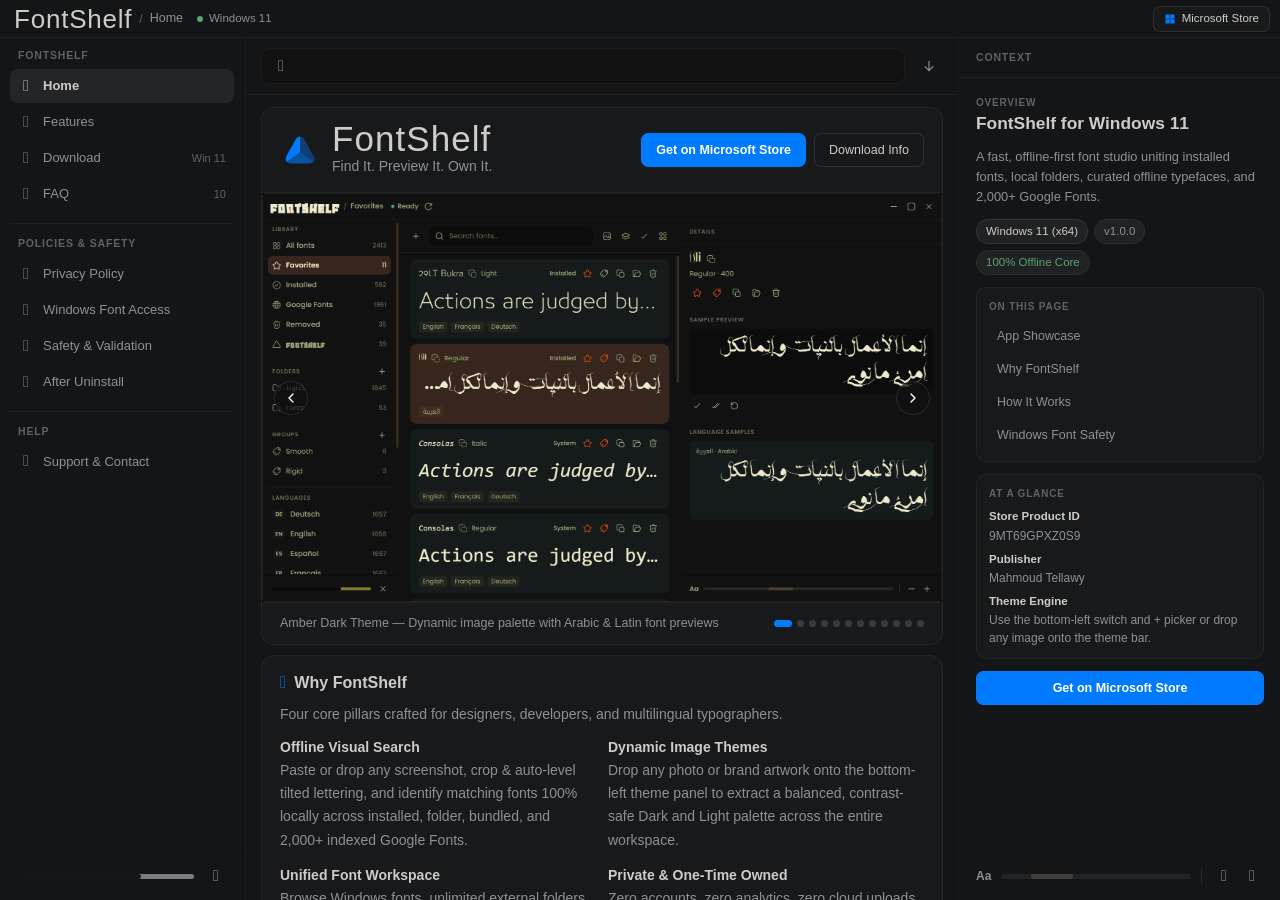
==== commit b133e3c0: "Add files via upload" ====
--- a/index.html
+++ b/index.html
@@ -1,400 +1,208 @@
-<!DOCTYPE html>
-<html lang="en">
+<!doctype html>
+<html lang="en" dir="ltr">
 <head>
   <meta charset="UTF-8">
   <meta name="viewport" content="width=device-width, initial-scale=1.0">
-  <title>FontShelf</title>
-  <meta name="description" content="Find any font. Organize every library. Work completely offline on Windows 10 & 11.">
-  <meta property="og:title" content="FontShelf">
-  <meta property="og:description" content="Find any font. Organize every library. Work completely offline on Windows 10 & 11.">
-  <meta property="og:image" content="assets/1.png">
-  <meta property="og:type" content="website">
+  <meta name="color-scheme" content="dark">
+  <meta name="description" content="FontShelf — The fast, offline-first font studio for Windows 11. Browse local, folder, and 2,000+ Google Fonts, identify fonts from any image offline, and generate custom themes from any photo.">
+  <title>FontShelf — Find It. Preview It. Own It.</title>
   <link rel="icon" type="image/png" href="assets/FontShelfLogo.png">
-  <style>
-    * { margin: 0; padding: 0; box-sizing: border-box; }
-
-    html, body {
-      width: 100%;
-      height: 100%;
-      background: #111113;
-      color: #fff;
-      font-family: -apple-system, BlinkMacSystemFont, 'Segoe UI', sans-serif;
-      -webkit-font-smoothing: antialiased;
-      -moz-osx-font-smoothing: grayscale;
-    }
-
-    body {
-      min-height: 100dvh;
-      overflow: hidden;
-      user-select: none;
-      -webkit-user-select: none;
-    }
-
-    /* ---- Ambient Background (matching Pomotimer) ---- */
-    .bg { position: fixed; inset: 0; z-index: 0; pointer-events: none; }
-    .bg-grid {
-      position: absolute;
-      inset: 0;
-      background-image: radial-gradient(rgba(255, 255, 255, 0.06) 1px, transparent 1px);
-      background-size: 24px 24px;
-    }
-    .bg-blur {
-      position: absolute;
-      inset: 0;
-      background:
-        radial-gradient(ellipse 700px 500px at 22% 28%, rgba(0, 145, 255, 0.08) 0%, transparent 100%),
-        radial-gradient(ellipse 640px 520px at 78% 68%, rgba(224, 154, 70, 0.06) 0%, transparent 100%),
-        radial-gradient(ellipse 680px 420px at 50% 90%, rgba(67, 97, 238, 0.06) 0%, transparent 100%);
-    }
-
-    /* ---- Single-Screen Responsive Layout ---- */
-    .page {
-      position: relative;
-      z-index: 1;
-      width: 100%;
-      height: 100dvh;
-      padding: clamp(16px, 3vh, 32px) clamp(14px, 3vw, 28px);
-      display: flex;
-      flex-direction: column;
-      align-items: center;
-      justify-content: center;
-      gap: clamp(10px, 1.8vh, 18px);
-    }
-
-    .brand {
-      display: flex;
-      flex-direction: column;
-      align-items: center;
-      gap: 6px;
-      flex-shrink: 0;
-    }
-    .logo {
-      width: clamp(36px, 4.5vh, 48px);
-      height: clamp(36px, 4.5vh, 48px);
-      object-fit: contain;
-    }
-    h1 {
-      font-weight: 300;
-      font-size: clamp(14px, 1.8vw, 18px);
-      color: #636366;
-      letter-spacing: 2.5px;
-      text-transform: uppercase;
-    }
-
-    /* ---- Auto Slider ---- */
-    .slider-wrap {
-      width: 100%;
-      max-width: min(92vw, 940px, calc((100dvh - 250px) * (1860 / 1119)));
-      min-height: 0;
-      display: flex;
-      flex-direction: column;
-      align-items: center;
-      gap: 10px;
-      flex-shrink: 1;
-    }
-
-    .slider-frame {
-      position: relative;
-      width: 100%;
-      aspect-ratio: 1860 / 1119;
-      border-radius: 14px;
-      overflow: hidden;
-      background: rgba(28, 28, 30, 0.9);
-      border: 1px solid rgba(255, 255, 255, 0.10);
-      box-shadow: 0 24px 64px rgba(0, 0, 0, 0.65), 0 6px 20px rgba(0, 0, 0, 0.4);
-    }
-
-    .slide-img {
-      position: absolute;
-      inset: 0;
-      width: 100%;
-      height: 100%;
-      object-fit: cover;
-      opacity: 0;
-      transition: opacity 0.65s ease;
-      pointer-events: none;
-    }
-    .slide-img.active {
-      opacity: 1;
-    }
-
-    .nav-btn {
-      position: absolute;
-      top: 50%;
-      transform: translateY(-50%);
-      width: 34px;
-      height: 34px;
-      border: 1px solid rgba(255, 255, 255, 0.12);
-      border-radius: 50%;
-      background: rgba(20, 20, 24, 0.65);
-      backdrop-filter: blur(10px);
-      -webkit-backdrop-filter: blur(10px);
-      color: #e5e5ea;
-      display: flex;
-      align-items: center;
-      justify-content: center;
-      cursor: pointer;
-      opacity: 0;
-      transition: opacity 0.2s ease, background 0.2s ease;
-      z-index: 3;
-    }
-    .slider-frame:hover .nav-btn,
-    .nav-btn:focus-visible {
-      opacity: 1;
-    }
-    .nav-btn:hover {
-      background: rgba(44, 44, 50, 0.92);
-      color: #fff;
-    }
-    .nav-btn.prev { left: 12px; }
-    .nav-btn.next { right: 12px; }
-    .nav-btn svg { width: 16px; height: 16px; }
-
-    .dots {
-      display: flex;
-      align-items: center;
-      justify-content: center;
-      gap: 7px;
-      flex-wrap: wrap;
-    }
-    .dot {
-      width: 7px;
-      height: 7px;
-      border-radius: 999px;
-      border: 0;
-      padding: 0;
-      background: rgba(255, 255, 255, 0.18);
-      cursor: pointer;
-      transition: width 0.25s ease, background 0.25s ease;
-    }
-    .dot:hover {
-      background: rgba(255, 255, 255, 0.42);
-    }
-    .dot.active {
-      width: 20px;
-      background: #0091ff;
-    }
-
-    /* ---- CTA (matching Pomotimer) ---- */
-    .cta {
-      display: inline-flex;
-      align-items: center;
-      gap: 8px;
-      padding: 11px 26px;
-      background: rgba(44, 44, 46, 0.95);
-      border: 1px solid rgba(255, 255, 255, 0.08);
-      border-radius: 20px;
-      color: #fff;
-      font-size: 14px;
-      font-weight: 400;
-      cursor: pointer;
-      text-decoration: none;
-      transition: background 0.2s ease, border-color 0.2s ease;
-      flex-shrink: 0;
-    }
-    .cta:hover {
-      background: rgba(55, 55, 58, 0.95);
-      border-color: rgba(255, 255, 255, 0.16);
-    }
-    .cta svg {
-      width: 16px;
-      height: 16px;
-      color: #0091ff;
-    }
-
-    /* ---- Footer (matching Pomotimer) ---- */
-    .footer {
-      text-align: center;
-      display: flex;
-      flex-direction: column;
-      align-items: center;
-      gap: 7px;
-      flex-shrink: 0;
-    }
-    .footer-tagline {
-      font-size: 13px;
-      color: #636366;
-      letter-spacing: 0.5px;
-      font-style: italic;
-    }
-    .footer-madeby {
-      font-size: 12px;
-      color: #48484a;
-    }
-    .footer-links {
-      display: flex;
-      gap: 16px;
-      align-items: center;
-    }
-    .footer-links a {
-      color: #636366;
-      transition: color 0.2s ease;
-      display: flex;
-      align-items: center;
-      text-decoration: none;
-    }
-    .footer-links a svg { width: 20px; height: 20px; }
-    .footer-links a.pp:hover,
-    .footer-links a.fb:hover,
-    .footer-links a.ms:hover { color: #0091ff; }
-    .footer-links a.yt:hover { color: #ff0000; }
-
-    /* ---- Mobile & Short-Screen Tuning ---- */
-    @media (max-width: 640px) {
-      .slider-wrap {
-        max-width: 100%;
-      }
-      .slider-frame {
-        border-radius: 10px;
-      }
-      .nav-btn {
-        display: none;
-      }
-      .cta {
-        padding: 10px 22px;
-        font-size: 13.5px;
-      }
-    }
-    @media (max-height: 620px) {
-      .page { gap: 8px; padding: 12px 14px; }
-      .slider-wrap { max-width: min(92vw, calc((100dvh - 190px) * (1860 / 1119))); gap: 6px; }
-      .footer { gap: 4px; }
-    }
-  </style>
+  <link rel="stylesheet" href="./site.css">
+  <script type="module" src="./site.js"></script>
 </head>
-<body>
-
-  <div class="bg">
-    <div class="bg-grid"></div>
-    <div class="bg-blur"></div>
-  </div>
-
-  <main class="page">
-    <div class="brand">
-      <img src="assets/FontShelfLogo.png" alt="FontShelf" class="logo">
-      <h1>FontShelf</h1>
-    </div>
-
-    <section class="slider-wrap" aria-label="FontShelf screenshots">
-      <div class="slider-frame" id="slider-frame">
-        <img class="slide-img active" src="assets/1.png" alt="FontShelf preview 1">
-        <img class="slide-img" src="assets/2.png" alt="FontShelf preview 2" loading="lazy">
-        <img class="slide-img" src="assets/3.png" alt="FontShelf preview 3" loading="lazy">
-        <img class="slide-img" src="assets/4.png" alt="FontShelf preview 4" loading="lazy">
-        <img class="slide-img" src="assets/5.png" alt="FontShelf preview 5" loading="lazy">
-        <img class="slide-img" src="assets/6.png" alt="FontShelf preview 6" loading="lazy">
-        <img class="slide-img" src="assets/7.png" alt="FontShelf preview 7" loading="lazy">
-        <img class="slide-img" src="assets/8.png" alt="FontShelf preview 8" loading="lazy">
-        <img class="slide-img" src="assets/9.png" alt="FontShelf preview 9" loading="lazy">
-        <img class="slide-img" src="assets/10.png" alt="FontShelf preview 10" loading="lazy">
-        <img class="slide-img" src="assets/11.png" alt="FontShelf preview 11" loading="lazy">
-        <img class="slide-img" src="assets/12.png" alt="FontShelf preview 12" loading="lazy">
-
-        <button class="nav-btn prev" id="prev-btn" type="button" aria-label="Previous screenshot">
-          <svg viewBox="0 0 24 24" fill="none" stroke="currentColor" stroke-width="2" stroke-linecap="round" stroke-linejoin="round"><path d="m15 18-6-6 6-6"/></svg>
+<body data-initial-page="home">
+  <main class="app-shell" id="app-shell">
+    <header class="topbar">
+      <div class="brand-block">
+        <button class="icon-btn-bare mobile-nav-trigger" id="mobile-sidebar-toggle" type="button" aria-label="Navigation">
+          <i class="hgi-stroke hgi-sidebar-left svg-icon" aria-hidden="true"></i>
         </button>
-        <button class="nav-btn next" id="next-btn" type="button" aria-label="Next screenshot">
-          <svg viewBox="0 0 24 24" fill="none" stroke="currentColor" stroke-width="2" stroke-linecap="round" stroke-linejoin="round"><path d="m9 18 6-6-6-6"/></svg>
+
+        <div class="brand-copy">
+          <a class="brand-name" id="brand-name-link" href="index.html">FontShelf</a>
+          <span class="brand-sep">/</span>
+          <strong class="breadcrumb-current" id="breadcrumb-current">Home</strong>
+        </div>
+
+        <div class="status-cluster">
+          <div class="scan-status" aria-live="polite">
+            <span class="status-dot"></span>
+            <span>Windows 11</span>
+          </div>
+          <span class="topbar-notification" id="topbar-notification" role="status" aria-live="polite"></span>
+        </div>
+      </div>
+
+      <div class="top-actions">
+        <a class="topbar-store-link" href="https://apps.microsoft.com/detail/9MT69GPXZ0S9" target="_blank" rel="noopener" data-hint="Open FontShelf on Microsoft Store">
+          <svg viewBox="0 0 24 24" fill="currentColor" aria-hidden="true"><path d="M3 3h8.5v8.5H3V3zm9.5 0H21v8.5h-8.5V3zM3 12.5h8.5V21H3v-8.5zm9.5 0H21V21h-8.5v-8.5z"/></svg>
+          <span>Microsoft Store</span>
+        </a>
+        <button class="icon-btn-bare mobile-inspector-trigger" id="mobile-inspector-toggle" type="button" aria-label="Context">
+          <i class="hgi-stroke hgi-sidebar-right svg-icon" aria-hidden="true"></i>
         </button>
       </div>
-
-      <div class="dots" id="slider-dots" role="tablist" aria-label="Choose screenshot"></div>
-    </section>
-
-    <!-- TODO: Replace YOUR_STORE_ID_HERE with your live Microsoft Store Product ID -->
-    <a href="https://apps.microsoft.com/detail/YOUR_STORE_ID_HERE" class="cta" target="_blank" rel="noopener">
-      <svg viewBox="0 0 24 24" fill="currentColor" aria-hidden="true"><path d="M3 3h8.5v8.5H3V3zm9.5 0H21v8.5h-8.5V3zM3 12.5h8.5V21H3v-8.5zm9.5 0H21V21h-8.5v-8.5z"/></svg>
-      Get FontShelf
-    </a>
-
-    <footer class="footer">
-      <div class="footer-tagline">Find It. Preview It. Own It.</div>
-      <div class="footer-madeby">Made by Mahmoud Tellawy</div>
-      <div class="footer-links">
-        <a class="pp" href="privacy.html" aria-label="Privacy Policy" title="Privacy Policy">
-          <svg xmlns="http://www.w3.org/2000/svg" viewBox="0 0 24 24" fill="none" stroke="currentColor" stroke-width="1.5" stroke-linecap="round" stroke-linejoin="round"><path d="M12 22s8-4 8-10V5l-8-3-8 3v7c0 6 8 10 8 10z"/></svg>
-        </a>
-        <a class="ms" href="https://apps.microsoft.com/search/publisher?name=Mahmoud+Tellawy" target="_blank" rel="noopener" aria-label="More Apps on Microsoft Store" title="More Apps on Microsoft Store">
-          <svg xmlns="http://www.w3.org/2000/svg" viewBox="0 0 24 24" fill="currentColor"><path d="M3 3h8.5v8.5H3V3zm9.5 0H21v8.5h-8.5V3zM3 12.5h8.5V21H3v-8.5zm9.5 0H21V21h-8.5v-8.5z"/></svg>
-        </a>
-        <a class="fb" href="https://facebook.com/MahmoudTellawy" target="_blank" rel="noopener" aria-label="Facebook" title="Facebook">
-          <svg xmlns="http://www.w3.org/2000/svg" viewBox="0 0 24 24" fill="none" stroke="currentColor" stroke-width="1.5" stroke-linejoin="round"><path d="M2.5 12c0-4.478 0-6.718 1.391-8.109S7.521 2.5 12 2.5c4.478 0 6.718 0 8.109 1.391S21.5 7.521 21.5 12c0 4.478 0 6.718-1.391 8.109S16.479 21.5 12 21.5c-4.478 0-6.718 0-8.109-1.391S2.5 16.479 2.5 12Z"/><path d="M16.927 8.026h-2.945a1.9 1.9 0 0 0-1.9 1.886l-.086 11.515m-1.914-7.425h4.803" stroke-linecap="round"/></svg>
-        </a>
-        <a class="yt" href="https://youtube.com/@MahmoudTellawy" target="_blank" rel="noopener" aria-label="YouTube" title="YouTube">
-          <svg xmlns="http://www.w3.org/2000/svg" viewBox="0 0 24 24" fill="none" stroke="currentColor" stroke-width="1.5"><path d="M12 20.5c1.81 0 3.545-.179 5.153-.507 2.01-.41 3.014-.614 3.93-1.792.917-1.179.917-2.532.917-5.238v-1.926c0-2.706 0-4.06-.917-5.238-.916-1.178-1.92-1.383-3.93-1.792A26 26 0 0 0 12 3.5c-1.81 0-3.545.179-5.153.507-2.01.41-3.014.614-3.93 1.792C2 6.978 2 8.331 2 11.037v1.926c0 2.706 0 4.06.917 5.238.916 1.178 1.92 1.383 3.93 1.792 1.608.328 3.343.507 5.153.507Z"/><path d="M15.962 12.313c-.148.606-.938 1.04-2.517 1.911-1.718.947-2.577 1.42-3.272 1.237a1.7 1.7 0 0 1-.635-.317C9 14.709 9 13.806 9 12s0-2.709.538-3.144c.182-.147.4-.256.635-.317.695-.183 1.554.29 3.272 1.237 1.58.87 2.369 1.305 2.517 1.911.05.206.05.42 0 .626Z" stroke-linejoin="round"/></svg>
-        </a>
+    </header>
+
+    <div class="workspace" id="workspace">
+      <div class="drawer-backdrop" id="drawer-backdrop" hidden></div>
+
+      <div class="sidebar-column" id="sidebar-panel">
+        <aside class="sidebar panel" aria-label="Site navigation">
+          <div class="sidebar-scroll">
+            <div class="sidebar-scroll-inner">
+              <div class="sidebar-section">
+                <div class="section-heading">
+                  <span class="section-eyebrow">FontShelf</span>
+                  <button class="icon-btn-bare drawer-close-btn" id="sidebar-close" type="button" aria-label="Close">
+                    <i class="hgi-stroke hgi-cancel-01 svg-icon-sm" aria-hidden="true"></i>
+                  </button>
+                </div>
+                <a class="nav-item active" href="index.html" data-nav-page="home" aria-current="page">
+                  <i class="hgi-stroke hgi-dashboard-square-01 nav-svg" aria-hidden="true"></i>
+                  <span class="nav-label">Home</span>
+                </a>
+                <a class="nav-item" href="index.html#features" data-nav-page="features">
+                  <i class="hgi-stroke hgi-star nav-svg" aria-hidden="true"></i>
+                  <span class="nav-label">Features</span>
+                </a>
+                <a class="nav-item" href="download.html" data-nav-page="download">
+                  <i class="hgi-stroke hgi-download-04 nav-svg" aria-hidden="true"></i>
+                  <span class="nav-label">Download</span>
+                  <span class="nav-count">Win 11</span>
+                </a>
+                <a class="nav-item" href="index.html#faq" data-nav-page="faq">
+                  <i class="hgi-stroke hgi-tick-02 nav-svg" aria-hidden="true"></i>
+                  <span class="nav-label">FAQ</span>
+                  <span class="nav-count">10</span>
+                </a>
+              </div>
+
+              <div class="sidebar-section">
+                <div class="section-heading">
+                  <span class="section-eyebrow">Policies &amp; Safety</span>
+                </div>
+                <a class="nav-item" href="privacy.html" data-nav-page="privacy">
+                  <i class="hgi-stroke hgi-checkmark-circle-02 nav-svg" aria-hidden="true"></i>
+                  <span class="nav-label">Privacy Policy</span>
+                </a>
+                <a class="nav-item" href="support.html#font-access" data-nav-page="font-access">
+                  <i class="hgi-stroke hgi-folder-01 nav-svg" aria-hidden="true"></i>
+                  <span class="nav-label">Windows Font Access</span>
+                </a>
+                <a class="nav-item" href="support.html#safety" data-nav-page="safety">
+                  <i class="hgi-stroke hgi-tag-01 nav-svg" aria-hidden="true"></i>
+                  <span class="nav-label">Safety &amp; Validation</span>
+                </a>
+                <a class="nav-item" href="support.html#uninstall" data-nav-page="uninstall">
+                  <i class="hgi-stroke hgi-delete-02 nav-svg" aria-hidden="true"></i>
+                  <span class="nav-label">After Uninstall</span>
+                </a>
+              </div>
+
+              <div class="sidebar-section">
+                <div class="section-heading">
+                  <span class="section-eyebrow">Help</span>
+                </div>
+                <a class="nav-item" href="support.html" data-nav-page="support">
+                  <i class="hgi-stroke hgi-globe-02 nav-svg" aria-hidden="true"></i>
+                  <span class="nav-label">Support &amp; Contact</span>
+                </a>
+              </div>
+            </div>
+          </div>
+        </aside>
+
+        <section class="theme-panel panel" id="theme-panel" aria-label="Theme settings">
+          <input type="file" id="theme-image-input" accept="image/*" hidden>
+          <div class="theme-control">
+            <div class="bg-switch theme-switch" id="theme-switch" role="switch" aria-checked="false" aria-label="Toggle Dark or Light theme" tabindex="0" data-hint="Toggle Dark / Light theme">
+              <div class="bg-switch-rail" aria-hidden="true">
+                <span class="bg-switch-track-seg is-left"></span>
+                <span class="bg-switch-track-seg is-right"></span>
+              </div>
+              <div class="bg-switch-thumb"></div>
+            </div>
+            <button class="icon-btn-bare theme-palette-btn" id="theme-palette-button" type="button" aria-label="Create palette from image" data-hint="Create palette from image">
+              <i class="hgi-stroke hgi-add-01 svg-icon-sm" id="theme-palette-icon" aria-hidden="true"></i>
+            </button>
+          </div>
+        </section>
       </div>
-    </footer>
+
+      <div class="panel-resizer" id="resizer-left" role="separator" aria-orientation="vertical"></div>
+
+      <section class="library-panel panel" id="library-panel">
+        <div class="library-bar">
+          <div class="search-box" role="search">
+            <i class="hgi-stroke hgi-search-01 search-icon" aria-hidden="true"></i>
+            <input id="site-search" type="search" autocomplete="off" spellcheck="false" aria-label="Search">
+            <button class="icon-btn-bare search-clear-btn" id="search-clear-button" type="button" aria-label="Clear search" data-hint="Clear search" hidden>
+              <svg class="svg-icon-sm" viewBox="0 0 24 24" fill="none" stroke="currentColor" stroke-width="2" stroke-linecap="round" aria-hidden="true"><path d="M18 6L6 18M6 6l12 12"/></svg>
+            </button>
+          </div>
+
+          <button id="scroll-jump-button" class="view-button icon-btn-bare" type="button" aria-label="Scroll to bottom" data-scroll-dir="bottom" hidden>
+            <svg class="svg-icon" viewBox="0 0 24 24" fill="none" stroke="currentColor" stroke-width="1.8" stroke-linecap="round" stroke-linejoin="round" aria-hidden="true">
+              <path id="scroll-jump-icon-path" d="M12 5v14M18 13l-6 6-6-6"/>
+            </svg>
+          </button>
+        </div>
+
+        <div class="content-scroll" id="content-scroll">
+          <div class="content-stack" id="page-content">
+            <article class="web-card">
+              <h1 class="web-card-title">FontShelf — Find It. Preview It. Own It.</h1>
+              <p>FontShelf is a fast, offline-first font studio for Windows 11. Browse installed fonts, unlimited local folders, 39 offline bundled fonts, and 2,000+ Google Fonts—with offline visual font identification and dynamic image-extracted themes.</p>
+              <div class="hero-actions">
+                <a class="btn btn-primary" href="https://apps.microsoft.com/detail/9MT69GPXZ0S9" target="_blank" rel="noopener">Get on Microsoft Store</a>
+                <a class="btn" href="download.html">Download</a>
+                <a class="btn" href="privacy.html">Privacy Policy</a>
+                <a class="btn" href="support.html">Support</a>
+              </div>
+            </article>
+          </div>
+        </div>
+      </section>
+
+      <div class="panel-resizer" id="resizer-right" role="separator" aria-orientation="vertical"></div>
+
+      <aside class="inspector-column" id="inspector-panel">
+        <section class="inspector panel" aria-label="Page context">
+          <div class="inspector-topline">
+            <span class="section-eyebrow">CONTEXT</span>
+            <button class="icon-btn-bare inspector-close" id="inspector-close" type="button" aria-label="Close">
+              <i class="hgi-stroke hgi-cancel-01 svg-icon-sm" aria-hidden="true"></i>
+            </button>
+          </div>
+          <div class="inspector-content">
+            <div class="inspector-content-inner" id="context-inner">
+              <div>
+                <span class="ctx-block-label">OVERVIEW</span>
+                <h2 class="ctx-title">FontShelf for Windows 11</h2>
+              </div>
+              <p class="ctx-lead">Offline-first native font studio. Store ID: 9MT69GPXZ0S9. Publisher: Mahmoud Tellawy (MTellawy@Gmail.com).</p>
+            </div>
+          </div>
+        </section>
+
+        <section class="size-slider-panel panel" id="size-slider-panel" aria-label="Text size and zoom">
+          <label class="size-control" for="size-slider" data-hint="Adjust text size">
+            <span class="size-glyph">Aa</span>
+            <input id="size-slider" class="size-slider" type="range" min="12" max="22" step="0.5" value="14" aria-label="Text size">
+          </label>
+          <span class="size-panel-sep" aria-hidden="true"></span>
+          <div class="window-zoom-controls" aria-label="Interface zoom">
+            <button class="icon-btn-bare zoom-btn" id="zoom-out-button" type="button" aria-label="Zoom out" data-hint="Zoom out">
+              <i class="hgi-stroke hgi-minus-sign svg-icon-sm" aria-hidden="true"></i>
+            </button>
+            <button class="icon-btn-bare zoom-btn" id="zoom-in-button" type="button" aria-label="Zoom in" data-hint="Zoom in">
+              <i class="hgi-stroke hgi-add-01 svg-icon-sm" aria-hidden="true"></i>
+            </button>
+          </div>
+        </section>
+      </aside>
+    </div>
   </main>
-
-  <script>
-    (function () {
-      var slides = Array.prototype.slice.call(document.querySelectorAll('.slide-img'));
-      var dotsWrap = document.getElementById('slider-dots');
-      var frame = document.getElementById('slider-frame');
-      var prevBtn = document.getElementById('prev-btn');
-      var nextBtn = document.getElementById('next-btn');
-      var current = 0;
-      var timer = null;
-      var touchStartX = null;
-
-      var dots = slides.map(function (_, i) {
-        var b = document.createElement('button');
-        b.type = 'button';
-        b.className = 'dot' + (i === 0 ? ' active' : '');
-        b.setAttribute('aria-label', 'Slide ' + (i + 1));
-        b.addEventListener('click', function () { goTo(i); restart(); });
-        dotsWrap.appendChild(b);
-        return b;
-      });
-
-      function goTo(index) {
-        slides[current].classList.remove('active');
-        dots[current].classList.remove('active');
-        current = (index + slides.length) % slides.length;
-        slides[current].classList.add('active');
-        dots[current].classList.add('active');
-      }
-
-      function start() {
-        stop();
-        timer = setInterval(function () { goTo(current + 1); }, 3200);
-      }
-
-      function stop() {
-        if (timer) { clearInterval(timer); timer = null; }
-      }
-
-      function restart() {
-        start();
-      }
-
-      prevBtn.addEventListener('click', function () { goTo(current - 1); restart(); });
-      nextBtn.addEventListener('click', function () { goTo(current + 1); restart(); });
-
-      frame.addEventListener('mouseenter', stop);
-      frame.addEventListener('mouseleave', start);
-
-      frame.addEventListener('touchstart', function (e) {
-        touchStartX = e.touches[0].clientX;
-        stop();
-      }, { passive: true });
-      frame.addEventListener('touchend', function (e) {
-        if (touchStartX !== null) {
-          var dx = e.changedTouches[0].clientX - touchStartX;
-          if (Math.abs(dx) > 36) goTo(current + (dx < 0 ? 1 : -1));
-          touchStartX = null;
-        }
-        start();
-      }, { passive: true });
-
-      document.addEventListener('keydown', function (e) {
-        if (e.key === 'ArrowRight') { goTo(current + 1); restart(); }
-        else if (e.key === 'ArrowLeft') { goTo(current - 1); restart(); }
-      });
-
-      start();
-    })();
-  </script>
 </body>
 </html>
--- a/site.css
+++ b/site.css
@@ -0,0 +1,1749 @@
+@font-face {
+  font-family: 'Poppins';
+  font-style: normal;
+  font-weight: 400;
+  font-display: swap;
+  src: url('./fonts/poppins-400.woff2') format('woff2');
+}
+
+@font-face {
+  font-family: 'Poppins';
+  font-style: normal;
+  font-weight: 500;
+  font-display: swap;
+  src: url('./fonts/poppins-500.woff2') format('woff2');
+}
+
+@font-face {
+  font-family: 'Poppins';
+  font-style: normal;
+  font-weight: 600;
+  font-display: swap;
+  src: url('./fonts/poppins-600.woff2') format('woff2');
+}
+
+@font-face {
+  font-family: 'Poppins';
+  font-style: normal;
+  font-weight: 700;
+  font-display: swap;
+  src: url('./fonts/poppins-700.woff2') format('woff2');
+}
+
+@font-face {
+  font-family: 'Noto Kufi Arabic';
+  font-style: normal;
+  font-weight: 400 700;
+  font-display: swap;
+  src: url('./fonts/noto-kufi-arabic.woff2') format('woff2');
+}
+
+@font-face {
+  font-family: 'BIGX';
+  font-style: normal;
+  font-weight: 400;
+  font-display: swap;
+  src: url('./fonts/bigx.otf') format('opentype');
+}
+
+@font-face {
+  font-family: 'hugeicons-stroke-rounded';
+  font-style: normal;
+  font-weight: 400;
+  font-display: block;
+  src: url('./fonts/hgi-stroke-rounded.woff2') format('woff2');
+}
+
+.hgi-stroke {
+  font-family: 'hugeicons-stroke-rounded' !important;
+  font-style: normal;
+  font-weight: 400;
+  font-variant: normal;
+  line-height: 1;
+  display: inline-flex;
+  align-items: center;
+  justify-content: center;
+  -webkit-font-smoothing: antialiased;
+  -moz-osx-font-smoothing: grayscale;
+  pointer-events: none;
+  flex-shrink: 0;
+}
+
+.hgi-stroke.hgi-sidebar-left::before { content: "\f25f4"; }
+.hgi-stroke.hgi-sidebar-right::before { content: "\f25f6"; }
+.hgi-stroke.hgi-minus-sign::before { content: "\f2139"; }
+.hgi-stroke.hgi-cancel-01::before { content: "\f18bc"; }
+.hgi-stroke.hgi-dashboard-square-01::before { content: "\f1b15"; }
+.hgi-stroke.hgi-star::before { content: "\f26d7"; }
+.hgi-stroke.hgi-checkmark-circle-02::before { content: "\f1971"; }
+.hgi-stroke.hgi-globe-02::before { content: "\f1d80"; }
+.hgi-stroke.hgi-delete-02::before { content: "\f1b35"; }
+.hgi-stroke.hgi-waste-restore::before { content: "\f29c0"; }
+.hgi-stroke.hgi-image-02::before { content: "\f1e86"; }
+.hgi-stroke.hgi-download-04::before { content: "\f1bb7"; }
+.hgi-stroke.hgi-folder-01::before { content: "\f1d01"; }
+.hgi-stroke.hgi-add-01::before { content: "\f150c"; }
+.hgi-stroke.hgi-tick-02::before { content: "\f282c"; }
+.hgi-stroke.hgi-tag-01::before { content: "\f279f"; }
+.hgi-stroke.hgi-search-01::before { content: "\f2546"; }
+.hgi-stroke.hgi-layer::before { content: "\f1f63"; }
+.hgi-stroke.hgi-copy-01::before { content: "\f1a75"; }
+.hgi-stroke.hgi-laptop-check::before { content: "\f1f42"; }
+
+:root {
+  color-scheme: dark;
+  --bg: #111112;
+  --shell: #121314;
+  --panel: #141516;
+  --panel-soft: #171819;
+  --card: #18191a;
+  --card-hover: #1f2021;
+  --card-selected: #242526;
+  --search-bg: #111112;
+  --sample-edit-bg: var(--search-bg);
+  --family-child-bg: #1e2022;
+  --family-child-hover: #242629;
+  --family-child-selected: #2a2c30;
+  --line: rgba(204, 204, 204, 0.06);
+  --line-strong: rgba(204, 204, 204, 0.12);
+  --text: #cccccc;
+  --muted: #8e9094;
+  --dim: #606266;
+  --accent: #cccccc;
+  --accent-ink: #141516;
+  --accent-soft: rgba(204, 204, 204, 0.08);
+  --brand-ink: #cccccc;
+  --hover-bg: rgba(204, 204, 204, 0.055);
+  --hover-bg-strong: rgba(204, 204, 204, 0.14);
+  --selection-bg: rgba(204, 204, 204, 0.24);
+  --chip-bg: rgba(204, 204, 204, 0.065);
+  --overlay-backdrop: rgba(17, 17, 17, 0.72);
+  --shadow-popover: rgba(0, 0, 0, 0.45);
+  --blue: #007aff;
+  --green: #5ca375;
+  --amber: #c49a56;
+  --red: #c8646c;
+  --radius-lg: 13px;
+  --radius-md: 10px;
+  --radius-sm: 7px;
+  --font-ui: 'Poppins', 'Noto Kufi Arabic', sans-serif;
+  --sidebar-width: 244px;
+  --inspector-width: 320px;
+  --css-zoom: 1;
+  --web-body-size: 14px;
+  --scroll-track: rgba(204, 204, 204, 0.04);
+  --scroll-thumb: rgba(204, 204, 204, 0.16);
+  --scroll-thumb-hover: rgba(204, 204, 204, 0.28);
+  --switch-height: 5px;
+  --switch-radius: 999px;
+  --switch-track: #c4c6cc;
+  --switch-thumb: #161719;
+  --switch-ease: cubic-bezier(0.25, 1, 0.5, 1);
+}
+
+:root[data-theme="light"] {
+  color-scheme: light;
+  --bg: #e7e8eb;
+  --shell: #dfe1e5;
+  --panel: #f5f6f8;
+  --panel-soft: #eff0f3;
+  --card: #ffffff;
+  --card-hover: #eceef1;
+  --card-selected: #e2e5ea;
+  --search-bg: #ebedf0;
+  --sample-edit-bg: #ffffff;
+  --family-child-bg: #f0f2f5;
+  --family-child-hover: #e6e8ec;
+  --family-child-selected: #dce0e6;
+  --line: rgba(24, 25, 27, 0.08);
+  --line-strong: rgba(24, 25, 27, 0.16);
+  --text: #18191b;
+  --muted: #5a5d64;
+  --dim: #8a8e96;
+  --accent: #18191b;
+  --accent-ink: #f5f6f8;
+  --accent-soft: rgba(24, 25, 27, 0.07);
+  --brand-ink: #18191b;
+  --hover-bg: rgba(24, 25, 27, 0.055);
+  --hover-bg-strong: rgba(24, 25, 27, 0.12);
+  --selection-bg: rgba(24, 25, 27, 0.14);
+  --chip-bg: rgba(24, 25, 27, 0.065);
+  --overlay-backdrop: rgba(20, 21, 22, 0.42);
+  --shadow-popover: rgba(20, 21, 22, 0.16);
+  --blue: #007aff;
+  --green: #2f855a;
+  --amber: #b7791f;
+  --red: #c53030;
+  --scroll-track: rgba(24, 25, 27, 0.06);
+  --scroll-thumb: rgba(24, 25, 27, 0.20);
+  --scroll-thumb-hover: rgba(24, 25, 27, 0.34);
+  --switch-track: #1d1e22;
+  --switch-thumb: #f5f6f8;
+}
+
+[hidden] {
+  display: none !important;
+}
+
+* {
+  box-sizing: border-box;
+}
+
+html,
+body {
+  height: 100%;
+  margin: 0;
+  background: var(--panel);
+  color: var(--text);
+  font-family: var(--font-ui);
+  font-size: 13.5px;
+  line-height: 1.5;
+  overflow: hidden;
+  -webkit-font-smoothing: antialiased;
+}
+
+button,
+input,
+select,
+textarea {
+  font: inherit;
+  color: inherit;
+}
+
+a {
+  color: var(--blue);
+  text-decoration: none;
+}
+
+a:hover {
+  text-decoration: underline;
+}
+
+svg {
+  display: block;
+  flex-shrink: 0;
+  pointer-events: none;
+}
+
+::-webkit-scrollbar {
+  width: 4px;
+  height: 4px;
+}
+
+::-webkit-scrollbar-track {
+  background: transparent;
+  margin-block: 6px;
+}
+
+::-webkit-scrollbar-thumb {
+  background: var(--scroll-thumb);
+  border-radius: 999px;
+}
+
+::-webkit-scrollbar-thumb:hover {
+  background: var(--scroll-thumb-hover);
+}
+
+.svg-icon,
+.svg-icon-sm {
+  width: 16px;
+  height: 16px;
+  font-size: 16px;
+  flex: 0 0 16px;
+}
+
+.icon-btn-bare,
+.view-button {
+  border: 0;
+  background: transparent;
+  box-shadow: none;
+  color: var(--muted);
+  display: inline-flex;
+  align-items: center;
+  justify-content: center;
+  padding: 0;
+  cursor: pointer;
+  transition: color 0.13s ease, opacity 0.13s ease;
+}
+
+.icon-btn-bare:hover:not(:disabled),
+.view-button:hover:not(:disabled) {
+  color: var(--text);
+}
+
+.icon-btn-bare:disabled,
+.view-button:disabled {
+  color: var(--dim);
+  opacity: 0.35;
+  cursor: default;
+}
+
+.icon-btn-bare.is-custom-active {
+  color: var(--blue);
+}
+
+input[type="search"]::-webkit-search-decoration,
+input[type="search"]::-webkit-search-cancel-button,
+input[type="search"]::-webkit-search-results-button,
+input[type="search"]::-webkit-search-results-decoration {
+  display: none;
+}
+
+.font-bigx {
+  font-family: 'BIGX', var(--font-ui);
+  font-weight: 400;
+  letter-spacing: 0.03em;
+  line-height: 1;
+}
+
+/* Main Shell — matches FontShelf desktop window */
+.app-shell {
+  height: calc(100vh / var(--css-zoom, 1));
+  width: calc(100vw / var(--css-zoom, 1));
+  background: var(--shell);
+  display: flex;
+  flex-direction: column;
+  overflow: hidden;
+  zoom: var(--css-zoom, 1);
+}
+
+/* Compact Topbar matching desktop app (38px) */
+.topbar {
+  height: 38px;
+  min-height: 38px;
+  padding-inline: 14px 10px;
+  display: flex;
+  align-items: center;
+  justify-content: space-between;
+  gap: 10px;
+  background: var(--panel);
+  border-bottom: 1px solid var(--line);
+  user-select: none;
+}
+
+.brand-block {
+  display: flex;
+  align-items: center;
+  gap: 10px;
+  min-width: 0;
+  flex: 1 1 auto;
+}
+
+.mobile-nav-trigger,
+.mobile-inspector-trigger,
+.drawer-close-btn {
+  display: none;
+  width: 28px;
+  height: 28px;
+}
+
+.brand-copy {
+  display: flex;
+  align-items: center;
+  gap: 7px;
+  min-width: 0;
+  white-space: nowrap;
+  overflow: hidden;
+}
+
+.brand-name {
+  font-family: 'BIGX', var(--font-ui);
+  font-size: 26px;
+  font-weight: 400;
+  letter-spacing: 0.03em;
+  line-height: 1;
+  color: var(--text);
+  text-decoration: none !important;
+  cursor: pointer;
+}
+
+.brand-sep {
+  color: var(--dim);
+  font-size: 12px;
+}
+
+.breadcrumb-current {
+  font-size: 12.5px;
+  font-weight: 500;
+  color: var(--muted);
+  overflow: hidden;
+  text-overflow: ellipsis;
+  white-space: nowrap;
+}
+
+.status-cluster {
+  display: inline-flex;
+  align-items: center;
+  gap: 8px;
+  flex: 0 1 auto;
+  min-width: 0;
+  margin-inline-start: 4px;
+}
+
+.scan-status {
+  display: inline-flex;
+  align-items: center;
+  gap: 6px;
+  color: var(--muted);
+  font-size: 11.5px;
+  font-weight: 500;
+  flex-shrink: 0;
+}
+
+.status-dot {
+  width: 6px;
+  height: 6px;
+  border-radius: 999px;
+  background: var(--green);
+}
+
+.topbar-notification {
+  display: inline-block;
+  margin-inline-start: 4px;
+  font-size: 11.5px;
+  font-weight: 500;
+  color: var(--muted);
+  white-space: nowrap;
+  overflow: hidden;
+  text-overflow: ellipsis;
+  max-width: 340px;
+  pointer-events: none;
+  opacity: 0;
+  transform: translateY(-2px);
+  transition: opacity 0.16s ease, transform 0.16s ease;
+}
+
+.topbar-notification.visible,
+.topbar-notification.is-hover-hint {
+  opacity: 1;
+  transform: translateY(0);
+}
+
+.topbar-notification[data-tone="error"] {
+  color: var(--red);
+}
+
+.top-actions {
+  display: flex;
+  align-items: center;
+  gap: 8px;
+  flex: 0 0 auto;
+}
+
+.topbar-store-link {
+  height: 26px;
+  padding: 0 10px;
+  border-radius: var(--radius-sm);
+  border: 1px solid var(--line-strong);
+  background: var(--card);
+  color: var(--text);
+  display: inline-flex;
+  align-items: center;
+  gap: 6px;
+  font-size: 11.5px;
+  font-weight: 500;
+  white-space: nowrap;
+  text-decoration: none !important;
+  transition: background 0.13s ease, border-color 0.13s ease;
+}
+
+.topbar-store-link:hover {
+  background: var(--card-hover);
+}
+
+.topbar-store-link svg {
+  width: 12px;
+  height: 12px;
+  color: var(--blue);
+}
+
+/* 3-Column Resizable Workspace */
+.workspace {
+  flex: 1;
+  min-height: 0;
+  display: grid;
+  grid-template-columns: var(--sidebar-width) 3px minmax(280px, 1fr) 3px min(var(--inspector-width), 38%);
+  background: var(--shell);
+  position: relative;
+}
+
+.panel {
+  background: var(--panel);
+  min-height: 0;
+  min-width: 0;
+}
+
+.panel-resizer {
+  width: 3px;
+  background: transparent;
+  cursor: ew-resize;
+  position: relative;
+  z-index: 5;
+}
+
+.panel-resizer::after {
+  content: '';
+  position: absolute;
+  inset-block: 0;
+  inset-inline-start: 1px;
+  width: 1px;
+  background: var(--line);
+  transition: background 0.12s ease;
+}
+
+.panel-resizer:hover::after,
+.panel-resizer.dragging::after {
+  background: var(--line-strong);
+}
+
+body.is-resizing-panels,
+body.is-resizing-panels * {
+  cursor: ew-resize !important;
+  user-select: none !important;
+}
+
+/* Left Sidebar Column */
+.sidebar-column {
+  display: flex;
+  flex-direction: column;
+  gap: 3px;
+  background: var(--shell);
+  min-height: 0;
+  min-width: 0;
+  overflow: hidden;
+  user-select: none;
+}
+
+.sidebar {
+  flex: 1 1 auto;
+  min-height: 0;
+  display: flex;
+  flex-direction: column;
+  overflow: hidden;
+}
+
+.sidebar-scroll {
+  flex: 1;
+  min-height: 0;
+  overflow-y: auto;
+  overflow-x: hidden;
+  padding-block: 10px 14px;
+}
+
+.sidebar-scroll-inner {
+  padding-inline: 10px;
+}
+
+.sidebar-section + .sidebar-section {
+  margin-top: 12px;
+  padding-top: 12px;
+  border-top: 1px solid var(--line);
+}
+
+.section-heading {
+  display: flex;
+  align-items: center;
+  justify-content: space-between;
+  padding-inline: 8px;
+  margin-bottom: 5px;
+}
+
+.section-eyebrow {
+  color: var(--dim);
+  font-size: 10.5px;
+  font-weight: 600;
+  letter-spacing: 0.08em;
+  text-transform: uppercase;
+}
+
+.nav-item {
+  width: 100%;
+  height: 34px;
+  display: flex;
+  align-items: center;
+  gap: 9px;
+  text-align: start;
+  border: 0;
+  background: transparent;
+  color: var(--muted);
+  border-radius: 8px;
+  padding-inline: 8px;
+  cursor: pointer;
+  font-size: 13px;
+  font-weight: 500;
+  text-decoration: none !important;
+  transition: background 0.12s ease, color 0.12s ease;
+  min-width: 0;
+}
+
+.nav-item + .nav-item {
+  margin-top: 2px;
+}
+
+.nav-item:hover {
+  background: var(--hover-bg);
+  color: var(--text);
+}
+
+.nav-item.active {
+  background: var(--card-selected);
+  color: var(--text);
+  font-weight: 600;
+}
+
+.nav-svg {
+  width: 16px;
+  height: 16px;
+  font-size: 16px;
+  flex: 0 0 16px;
+  opacity: 0.85;
+}
+
+.nav-label {
+  overflow: hidden;
+  text-overflow: ellipsis;
+  white-space: nowrap;
+  min-width: 0;
+}
+
+.nav-count {
+  margin-inline-start: auto;
+  color: var(--dim);
+  font-size: 11px;
+  font-weight: 500;
+  flex-shrink: 0;
+}
+
+.nav-item.active .nav-count {
+  color: var(--text);
+}
+
+/* Bottom Left Theme Switch + Custom Image Palette Widget (exact app method) */
+.theme-panel {
+  flex: 0 0 auto;
+  padding: 10px 16px;
+  display: flex;
+  align-items: center;
+  transition: background 0.14s ease;
+}
+
+.theme-panel.drag-over {
+  background: var(--card-selected);
+}
+
+.theme-control {
+  width: 100%;
+  height: 28px;
+  display: flex;
+  align-items: center;
+  gap: 10px;
+}
+
+.bg-switch.theme-switch {
+  position: relative;
+  flex: 1 1 auto;
+  min-width: 0;
+  height: var(--switch-height);
+  padding: 0;
+  border: 0;
+  border-radius: var(--switch-radius);
+  background: transparent;
+  opacity: 0.58;
+  touch-action: none;
+  cursor: pointer;
+  transition: opacity 0.14s ease;
+}
+
+.bg-switch.theme-switch:hover {
+  opacity: 0.88;
+}
+
+.bg-switch.theme-switch::before {
+  content: '';
+  position: absolute;
+  inset: -9px 0;
+}
+
+.bg-switch-rail {
+  position: relative;
+  width: 100%;
+  height: 100%;
+  border-radius: var(--switch-radius);
+  overflow: hidden;
+  pointer-events: none;
+}
+
+.bg-switch-track-seg {
+  position: absolute;
+  top: 0;
+  bottom: 0;
+  width: 100%;
+  background: var(--switch-track);
+  pointer-events: none;
+  z-index: 0;
+}
+
+.bg-switch-track-seg.is-left {
+  right: 100%;
+}
+
+.bg-switch-track-seg.is-right {
+  left: 0;
+}
+
+.bg-switch-thumb {
+  position: absolute;
+  top: 0;
+  left: 0;
+  width: 70%;
+  height: 100%;
+  border-radius: var(--switch-radius);
+  background: var(--switch-thumb);
+  transform: translateX(0);
+  transition: transform 0.22s var(--switch-ease), background-color 0.2s ease;
+  pointer-events: none;
+  z-index: 1;
+}
+
+.theme-palette-btn {
+  width: 24px;
+  height: 24px;
+  flex: 0 0 24px;
+  color: var(--muted);
+}
+
+/* Center Panel — exact FontShelf app padding & edge-to-edge card flow */
+.library-panel {
+  display: flex;
+  flex-direction: column;
+  overflow: hidden;
+  padding-top: 10px;
+}
+
+.library-bar {
+  display: flex;
+  align-items: center;
+  gap: 10px;
+  padding-inline: 14px;
+  padding-bottom: 10px;
+  border-bottom: 1px solid var(--line);
+  min-width: 0;
+}
+
+.search-box {
+  height: 36px;
+  flex: 1 1 auto;
+  min-width: 120px;
+  background: var(--search-bg);
+  border: 1px solid var(--line);
+  border-radius: 9px;
+  display: flex;
+  align-items: center;
+  gap: 8px;
+  padding-inline: 11px;
+  color: var(--muted);
+}
+
+.search-box:focus-within {
+  border-color: var(--line-strong);
+}
+
+.search-icon {
+  width: 16px;
+  height: 16px;
+  font-size: 16px;
+  flex: 0 0 16px;
+}
+
+.search-box input {
+  border: 0;
+  outline: 0;
+  background: transparent;
+  min-width: 0;
+  flex: 1;
+  color: var(--text);
+  font-size: 13px;
+}
+
+.search-clear-btn {
+  width: 20px;
+  height: 20px;
+  flex: 0 0 20px;
+}
+
+.view-button {
+  width: 28px;
+  height: 28px;
+}
+
+/* Center Content Scroll Area — matches desktop .font-list spacing (zero wasted side gaps) */
+.content-scroll {
+  flex: 1 1 auto;
+  min-height: 0;
+  overflow-y: auto;
+  overflow-x: hidden;
+  padding: 12px 14px 24px;
+}
+
+.content-stack {
+  display: flex;
+  flex-direction: column;
+  gap: 10px;
+  width: 100%;
+  font-size: var(--web-body-size, 14px);
+}
+
+/* FontShelf Card Aesthetic */
+.web-card {
+  width: 100%;
+  background: var(--card);
+  border: 1px solid var(--line);
+  border-radius: var(--radius-lg);
+  padding: 16px 18px;
+  display: flex;
+  flex-direction: column;
+  gap: 10px;
+  transition: background 0.14s ease, border-color 0.14s ease;
+  cursor: pointer;
+}
+
+.web-card:hover {
+  background: var(--card-hover);
+}
+
+.web-card.is-selected {
+  background: var(--card-selected);
+  border-color: var(--line-strong);
+}
+
+.web-card-head {
+  display: flex;
+  align-items: center;
+  justify-content: space-between;
+  gap: 10px;
+  flex-wrap: wrap;
+}
+
+.web-card-title {
+  margin: 0;
+  font-size: calc(var(--web-body-size, 14px) * 1.15);
+  font-weight: 600;
+  color: var(--text);
+  line-height: 1.3;
+  display: flex;
+  align-items: center;
+  gap: 8px;
+}
+
+.web-card-title .hgi-stroke {
+  color: var(--blue);
+  font-size: 17px;
+}
+
+.web-card-subtitle {
+  margin: 0;
+  color: var(--muted);
+  font-size: calc(var(--web-body-size, 14px) * 0.94);
+  line-height: 1.6;
+}
+
+.web-card p {
+  margin: 0;
+  color: var(--muted);
+  font-size: var(--web-body-size, 14px);
+  line-height: 1.65;
+}
+
+.web-card strong {
+  color: var(--text);
+  font-weight: 600;
+}
+
+.web-card code {
+  font-family: Consolas, 'Cascadia Mono', ui-monospace, monospace;
+  font-size: 0.86em;
+  color: var(--text);
+  background: var(--search-bg);
+  border: 1px solid var(--line);
+  padding: 1px 6px;
+  border-radius: 5px;
+  overflow-wrap: anywhere;
+  word-break: normal;
+}
+
+/* Hero Card & Full Edge-to-Edge Screenshot Showcase */
+.hero-card {
+  padding: 0;
+  overflow: hidden;
+  gap: 0;
+  cursor: default;
+}
+
+.hero-card:hover {
+  background: var(--card);
+}
+
+.hero-header-bar {
+  padding: 14px 18px;
+  display: flex;
+  align-items: center;
+  justify-content: space-between;
+  gap: 14px;
+  flex-wrap: wrap;
+  border-bottom: 1px solid var(--line);
+}
+
+.hero-brand-wrap {
+  display: flex;
+  align-items: center;
+  gap: 12px;
+}
+
+.hero-logo {
+  width: 40px;
+  height: 40px;
+  border-radius: 10px;
+  object-fit: contain;
+  flex-shrink: 0;
+}
+
+.hero-title {
+  margin: 0;
+  font-family: 'BIGX', var(--font-ui);
+  font-size: calc(var(--web-body-size, 14px) * 2.5);
+  font-weight: 400;
+  line-height: 0.95;
+  letter-spacing: 0.03em;
+  color: var(--text);
+}
+
+.hero-tagline {
+  margin: 3px 0 0;
+  font-size: calc(var(--web-body-size, 14px) * 0.92);
+  color: var(--muted);
+  font-weight: 500;
+}
+
+.hero-actions {
+  display: flex;
+  align-items: center;
+  gap: 8px;
+  flex-wrap: wrap;
+}
+
+.showcase-frame {
+  position: relative;
+  width: 100%;
+  aspect-ratio: 1860 / 1119;
+  overflow: hidden;
+  background: var(--search-bg);
+}
+
+.showcase-img {
+  position: absolute;
+  inset: 0;
+  width: 100%;
+  height: 100%;
+  object-fit: cover;
+  opacity: 0;
+  transition: opacity 0.28s ease;
+  pointer-events: none;
+}
+
+.showcase-img.active {
+  opacity: 1;
+}
+
+.showcase-nav {
+  position: absolute;
+  top: 50%;
+  transform: translateY(-50%);
+  width: 34px;
+  height: 34px;
+  border-radius: 999px;
+  border: 1px solid var(--line-strong);
+  background: var(--overlay-backdrop);
+  color: #ffffff;
+  display: inline-flex;
+  align-items: center;
+  justify-content: center;
+  cursor: pointer;
+  z-index: 2;
+  transition: background 0.14s ease;
+}
+
+.showcase-nav:hover {
+  background: rgba(0, 0, 0, 0.82);
+}
+
+.showcase-nav.prev { left: 12px; }
+.showcase-nav.next { right: 12px; }
+.showcase-nav svg { width: 16px; height: 16px; }
+
+.showcase-bar {
+  padding: 11px 18px;
+  display: flex;
+  align-items: center;
+  justify-content: space-between;
+  gap: 12px;
+  flex-wrap: wrap;
+  border-top: 1px solid var(--line);
+}
+
+.showcase-caption {
+  font-size: 12.5px;
+  color: var(--muted);
+}
+
+.showcase-dots {
+  display: flex;
+  align-items: center;
+  gap: 5px;
+  flex-wrap: wrap;
+}
+
+.showcase-dot {
+  width: 7px;
+  height: 7px;
+  padding: 0;
+  border: 0;
+  border-radius: 999px;
+  background: var(--dim);
+  opacity: 0.45;
+  cursor: pointer;
+  transition: width 0.16s ease, opacity 0.16s ease, background 0.16s ease;
+}
+
+.showcase-dot.active {
+  width: 18px;
+  background: var(--blue);
+  opacity: 1;
+}
+
+/* Buttons */
+.btn {
+  height: 34px;
+  padding: 0 14px;
+  border-radius: var(--radius-sm);
+  border: 1px solid var(--line-strong);
+  background: var(--panel-soft);
+  color: var(--text);
+  display: inline-flex;
+  align-items: center;
+  justify-content: center;
+  gap: 7px;
+  font-size: 12.5px;
+  font-weight: 500;
+  cursor: pointer;
+  text-decoration: none !important;
+  transition: background 0.13s ease, filter 0.13s ease, border-color 0.13s ease;
+  white-space: nowrap;
+}
+
+.btn:hover {
+  background: var(--card-hover);
+}
+
+.btn-primary {
+  background: var(--blue);
+  border-color: var(--blue);
+  color: #ffffff;
+  font-weight: 600;
+}
+
+:root[data-custom-theme="true"] .btn-primary {
+  color: var(--accent-ink);
+}
+
+.btn-primary:hover {
+  background: var(--blue);
+  filter: brightness(1.08);
+}
+
+.btn-sm {
+  height: 28px;
+  padding: 0 10px;
+  font-size: 12px;
+}
+
+/* Chips / Pills */
+.chip-row {
+  display: flex;
+  flex-wrap: wrap;
+  gap: 6px;
+}
+
+.chip {
+  display: inline-flex;
+  align-items: center;
+  gap: 5px;
+  padding: 3px 9px;
+  border-radius: 999px;
+  background: var(--chip-bg);
+  border: 1px solid var(--line);
+  color: var(--muted);
+  font-size: 11.5px;
+  font-weight: 500;
+}
+
+.chip.is-accent {
+  color: var(--text);
+  border-color: var(--line-strong);
+}
+
+.chip.is-green {
+  color: var(--green);
+}
+
+.chip.is-amber {
+  color: var(--amber);
+}
+
+/* Grids & Lists inside Content Cards */
+.card-grid-2 {
+  display: grid;
+  grid-template-columns: repeat(2, minmax(0, 1fr));
+  gap: 12px;
+}
+
+.steps-grid {
+  display: grid;
+  grid-template-columns: repeat(3, minmax(0, 1fr));
+  gap: 10px;
+}
+
+.step-box {
+  background: var(--panel-soft);
+  border: 1px solid var(--line);
+  border-radius: var(--radius-md);
+  padding: 12px 13px;
+  display: flex;
+  flex-direction: column;
+  gap: 6px;
+}
+
+.step-num {
+  width: 22px;
+  height: 22px;
+  border-radius: 999px;
+  background: var(--chip-bg);
+  border: 1px solid var(--line-strong);
+  color: var(--blue);
+  font-size: 11.5px;
+  font-weight: 700;
+  display: inline-flex;
+  align-items: center;
+  justify-content: center;
+}
+
+/* Clean Clickable Topic Rows (Support Page Documentation Links) */
+.topic-list {
+  display: flex;
+  flex-direction: column;
+  gap: 6px;
+}
+
+.topic-row {
+  width: 100%;
+  display: flex;
+  align-items: center;
+  justify-content: space-between;
+  gap: 12px;
+  padding: 11px 13px;
+  border-radius: var(--radius-md);
+  border: 1px solid var(--line);
+  background: var(--panel-soft);
+  color: var(--text);
+  text-align: start;
+  cursor: pointer;
+  text-decoration: none !important;
+  transition: background 0.13s ease, border-color 0.13s ease;
+}
+
+.topic-row:hover {
+  background: var(--card-hover);
+  border-color: var(--line-strong);
+}
+
+.topic-row-left {
+  display: flex;
+  align-items: center;
+  gap: 11px;
+  min-width: 0;
+}
+
+.topic-row-left .hgi-stroke {
+  font-size: 17px;
+  color: var(--blue);
+  flex-shrink: 0;
+}
+
+.topic-row-copy {
+  display: flex;
+  flex-direction: column;
+  gap: 1px;
+  min-width: 0;
+}
+
+.topic-row-copy strong {
+  font-size: 13px;
+  font-weight: 600;
+  color: var(--text);
+}
+
+.topic-row-copy span {
+  font-size: 12px;
+  color: var(--muted);
+}
+
+.topic-row-arrow {
+  color: var(--dim);
+  flex-shrink: 0;
+}
+
+/* Interactive FAQ Accordion */
+.faq-list {
+  display: flex;
+  flex-direction: column;
+  gap: 8px;
+}
+
+.faq-item {
+  background: var(--card);
+  border: 1px solid var(--line);
+  border-radius: var(--radius-lg);
+  overflow: hidden;
+  transition: background 0.14s ease, border-color 0.14s ease;
+}
+
+.faq-item:hover {
+  background: var(--card-hover);
+}
+
+.faq-item.is-open {
+  background: var(--card-selected);
+  border-color: var(--line-strong);
+}
+
+.faq-trigger {
+  width: 100%;
+  border: 0;
+  background: transparent;
+  color: var(--text);
+  padding: 14px 16px;
+  display: flex;
+  align-items: center;
+  justify-content: space-between;
+  gap: 12px;
+  text-align: start;
+  cursor: pointer;
+  font-size: calc(var(--web-body-size, 14px) * 1.03);
+  font-weight: 600;
+  line-height: 1.4;
+}
+
+.faq-chevron {
+  width: 16px;
+  height: 16px;
+  color: var(--muted);
+  flex-shrink: 0;
+  transition: transform 0.18s ease, color 0.14s ease;
+}
+
+.faq-item.is-open .faq-chevron {
+  transform: rotate(180deg);
+  color: var(--blue);
+}
+
+.faq-answer {
+  padding: 0 16px 14px;
+  color: var(--muted);
+  font-size: var(--web-body-size, 14px);
+  line-height: 1.65;
+  display: none;
+}
+
+.faq-item.is-open .faq-answer {
+  display: block;
+}
+
+.faq-answer p {
+  margin: 0;
+}
+
+.faq-answer code {
+  font-family: Consolas, 'Cascadia Mono', ui-monospace, monospace;
+  font-size: 0.86em;
+  color: var(--text);
+  background: var(--search-bg);
+  border: 1px solid var(--line);
+  padding: 1px 6px;
+  border-radius: 5px;
+  overflow-wrap: anywhere;
+}
+
+.web-list {
+  margin: 0;
+  padding-inline-start: 18px;
+  display: flex;
+  flex-direction: column;
+  gap: 6px;
+  color: var(--muted);
+  font-size: var(--web-body-size, 14px);
+  line-height: 1.55;
+}
+
+.web-list li strong {
+  color: var(--text);
+}
+
+.kv-table {
+  width: 100%;
+  border-collapse: collapse;
+  font-size: calc(var(--web-body-size, 14px) * 0.92);
+}
+
+.kv-table th,
+.kv-table td {
+  text-align: start;
+  padding: 8px 10px;
+  border-bottom: 1px solid var(--line);
+  vertical-align: top;
+}
+
+.kv-table th {
+  color: var(--dim);
+  font-size: 11px;
+  font-weight: 600;
+  letter-spacing: 0.06em;
+  text-transform: uppercase;
+}
+
+.kv-table td {
+  color: var(--muted);
+}
+
+.kv-table td:first-child {
+  color: var(--text);
+  font-weight: 500;
+}
+
+.kv-table tr:last-child td {
+  border-bottom: 0;
+}
+
+/* Code / Manifest Reference Block */
+.code-block-wrap {
+  border-radius: var(--radius-md);
+  border: 1px solid var(--line);
+  background: var(--search-bg);
+  overflow: hidden;
+}
+
+.code-block-head {
+  display: flex;
+  align-items: center;
+  justify-content: space-between;
+  gap: 8px;
+  padding: 7px 12px;
+  border-bottom: 1px solid var(--line);
+  background: var(--panel-soft);
+  font-size: 11.5px;
+  font-weight: 600;
+  color: var(--muted);
+}
+
+.code-pre {
+  margin: 0;
+  padding: 12px 14px;
+  overflow-x: auto;
+  font-family: Consolas, 'Cascadia Mono', ui-monospace, monospace;
+  font-size: 12px;
+  line-height: 1.55;
+  color: var(--text);
+  white-space: pre;
+}
+
+.path-row {
+  display: flex;
+  align-items: center;
+  justify-content: space-between;
+  gap: 10px;
+  padding: 8px 11px;
+  border-radius: var(--radius-sm);
+  background: var(--search-bg);
+  border: 1px solid var(--line);
+  flex-wrap: wrap;
+}
+
+.path-row-text {
+  display: flex;
+  flex-direction: column;
+  gap: 2px;
+  min-width: 0;
+  flex: 1 1 220px;
+}
+
+.path-row-label {
+  font-size: 10.5px;
+  font-weight: 600;
+  color: var(--dim);
+  text-transform: uppercase;
+  letter-spacing: 0.05em;
+}
+
+.path-row-val {
+  font-family: Consolas, 'Cascadia Mono', ui-monospace, monospace;
+  font-size: 12px;
+  color: var(--text);
+  overflow-wrap: anywhere;
+}
+
+/* Search Results Banner */
+.search-summary-bar {
+  display: flex;
+  align-items: center;
+  justify-content: space-between;
+  gap: 10px;
+  padding: 8px 12px;
+  border-radius: var(--radius-md);
+  background: var(--panel-soft);
+  border: 1px solid var(--line);
+  font-size: 12.5px;
+  color: var(--muted);
+}
+
+.search-hit-page {
+  font-size: 11px;
+  font-weight: 600;
+  color: var(--blue);
+  background: var(--chip-bg);
+  padding: 2px 8px;
+  border-radius: 999px;
+}
+
+/* Right Inspector / Context Column — clean, structured, ordered */
+.inspector-column {
+  display: flex;
+  flex-direction: column;
+  gap: 3px;
+  background: var(--shell);
+  min-height: 0;
+  min-width: 0;
+  overflow: hidden;
+}
+
+.inspector {
+  flex: 1 1 auto;
+  min-height: 0;
+  display: flex;
+  flex-direction: column;
+  overflow: hidden;
+}
+
+.inspector-topline {
+  display: flex;
+  align-items: center;
+  justify-content: space-between;
+  min-height: 40px;
+  padding-block: 8px;
+  padding-inline: 16px 12px;
+  border-bottom: 1px solid var(--line);
+  user-select: none;
+}
+
+.inspector-close {
+  display: none;
+  width: 26px;
+  height: 26px;
+}
+
+.inspector-content {
+  min-height: 0;
+  flex: 1;
+  overflow-y: auto;
+  overflow-x: hidden;
+}
+
+.inspector-content-inner {
+  padding: 14px 16px 18px;
+  display: flex;
+  flex-direction: column;
+  gap: 12px;
+  font-size: calc(var(--web-body-size, 14px) * 0.92);
+}
+
+.ctx-title {
+  margin: 2px 0 0;
+  font-size: calc(var(--web-body-size, 14px) * 1.24);
+  font-weight: 600;
+  color: var(--text);
+  line-height: 1.25;
+}
+
+.ctx-lead {
+  margin: 0;
+  color: var(--muted);
+  line-height: 1.55;
+}
+
+.ctx-block {
+  background: var(--card);
+  border: 1px solid var(--line);
+  border-radius: var(--radius-md);
+  padding: 11px 12px;
+  display: flex;
+  flex-direction: column;
+  gap: 7px;
+}
+
+.ctx-block-label {
+  font-size: 10px;
+  font-weight: 600;
+  letter-spacing: 0.08em;
+  text-transform: uppercase;
+  color: var(--dim);
+}
+
+.ctx-outline {
+  display: flex;
+  flex-direction: column;
+  gap: 2px;
+}
+
+.ctx-outline-btn {
+  width: 100%;
+  border: 0;
+  background: transparent;
+  color: var(--muted);
+  font-size: 12.5px;
+  font-weight: 500;
+  padding: 6px 8px;
+  border-radius: var(--radius-sm);
+  text-align: start;
+  cursor: pointer;
+  transition: background 0.12s ease, color 0.12s ease;
+  overflow: hidden;
+  text-overflow: ellipsis;
+  white-space: nowrap;
+}
+
+.ctx-outline-btn:hover {
+  background: var(--hover-bg);
+  color: var(--text);
+}
+
+.ctx-outline-btn.active {
+  background: var(--card-selected);
+  color: var(--text);
+  font-weight: 600;
+}
+
+.ctx-facts {
+  margin: 0;
+  padding: 0;
+  list-style: none;
+  display: flex;
+  flex-direction: column;
+  gap: 6px;
+}
+
+.ctx-facts li {
+  display: flex;
+  flex-direction: column;
+  gap: 1px;
+  font-size: 12px;
+  color: var(--muted);
+  overflow-wrap: anywhere;
+}
+
+.ctx-facts li strong {
+  color: var(--text);
+  font-weight: 600;
+  font-size: 11.5px;
+}
+
+.ctx-actions {
+  display: flex;
+  flex-direction: column;
+  gap: 7px;
+}
+
+.ctx-actions .btn {
+  width: 100%;
+}
+
+/* Bottom Right Size Slider + Zoom Widget */
+.size-slider-panel {
+  flex: 0 0 auto;
+  padding: 10px 16px;
+  display: flex;
+  align-items: center;
+  gap: 10px;
+  user-select: none;
+}
+
+.size-control {
+  flex: 1 1 auto;
+  min-width: 0;
+  height: 28px;
+  display: flex;
+  align-items: center;
+  gap: 10px;
+  color: var(--muted);
+  cursor: pointer;
+}
+
+.size-glyph {
+  font-size: 12px;
+  font-weight: 600;
+  color: var(--muted);
+  line-height: 1;
+}
+
+.size-slider {
+  -webkit-appearance: none;
+  appearance: none;
+  flex: 1;
+  width: 100%;
+  height: 5px;
+  border-radius: 999px;
+  background: var(--scroll-track);
+  outline: none;
+  cursor: pointer;
+  margin: 0;
+}
+
+.size-slider::-webkit-slider-runnable-track {
+  height: 5px;
+  border-radius: 999px;
+  background: var(--scroll-track);
+}
+
+.size-slider::-webkit-slider-thumb {
+  -webkit-appearance: none;
+  appearance: none;
+  width: 42px;
+  height: 5px;
+  border-radius: 999px;
+  background: var(--scroll-thumb);
+  border: 0;
+  cursor: pointer;
+}
+
+.size-slider::-moz-range-thumb {
+  width: 42px;
+  height: 5px;
+  border-radius: 999px;
+  background: var(--scroll-thumb);
+  border: 0;
+  cursor: pointer;
+}
+
+.size-slider:hover::-webkit-slider-thumb,
+.size-slider:hover::-moz-range-thumb {
+  background: var(--scroll-thumb-hover);
+}
+
+.size-panel-sep {
+  width: 1px;
+  height: 16px;
+  background: var(--line-strong);
+  flex: 0 0 auto;
+}
+
+.window-zoom-controls {
+  display: flex;
+  align-items: center;
+  gap: 4px;
+  flex: 0 0 auto;
+}
+
+.zoom-btn {
+  width: 24px;
+  height: 24px;
+}
+
+/* Responsive Slide-Over Drawers */
+.drawer-backdrop {
+  position: fixed;
+  inset: 38px 0 0 0;
+  background: var(--overlay-backdrop);
+  z-index: 24;
+}
+
+@media (min-width: 1041px) {
+  .drawer-backdrop {
+    display: none !important;
+  }
+}
+
+@media (max-width: 1040px) {
+  .workspace {
+    grid-template-columns: var(--sidebar-width) 3px minmax(0, 1fr);
+  }
+  #resizer-right {
+    display: none;
+  }
+  .mobile-inspector-trigger {
+    display: inline-flex;
+  }
+  .inspector-column {
+    position: fixed;
+    top: 38px;
+    inset-inline-end: 0;
+    bottom: 0;
+    width: min(340px, 86vw);
+    z-index: 30;
+    transform: translateX(104%);
+    transition: transform 0.18s ease;
+    box-shadow: -16px 0 40px var(--shadow-popover);
+    border-inline-start: 1px solid var(--line-strong);
+  }
+  .inspector-column.is-open {
+    transform: translateX(0);
+  }
+  .inspector-close {
+    display: inline-flex;
+  }
+}
+
+@media (max-width: 760px) {
+  .workspace {
+    grid-template-columns: minmax(0, 1fr);
+  }
+  #resizer-left {
+    display: none;
+  }
+  .mobile-nav-trigger,
+  .drawer-close-btn {
+    display: inline-flex;
+  }
+  .sidebar-column {
+    position: fixed;
+    top: 38px;
+    inset-inline-start: 0;
+    bottom: 0;
+    width: min(276px, 84vw);
+    z-index: 30;
+    transform: translateX(-104%);
+    transition: transform 0.18s ease;
+    box-shadow: 16px 0 40px var(--shadow-popover);
+    border-inline-end: 1px solid var(--line-strong);
+  }
+  .sidebar-column.is-open {
+    transform: translateX(0);
+  }
+  .card-grid-2,
+  .steps-grid {
+    grid-template-columns: 1fr;
+  }
+  .brand-copy .brand-sep,
+  .brand-copy .breadcrumb-current,
+  .scan-status {
+    display: none;
+  }
+  .topbar-store-link span {
+    display: none;
+  }
+}
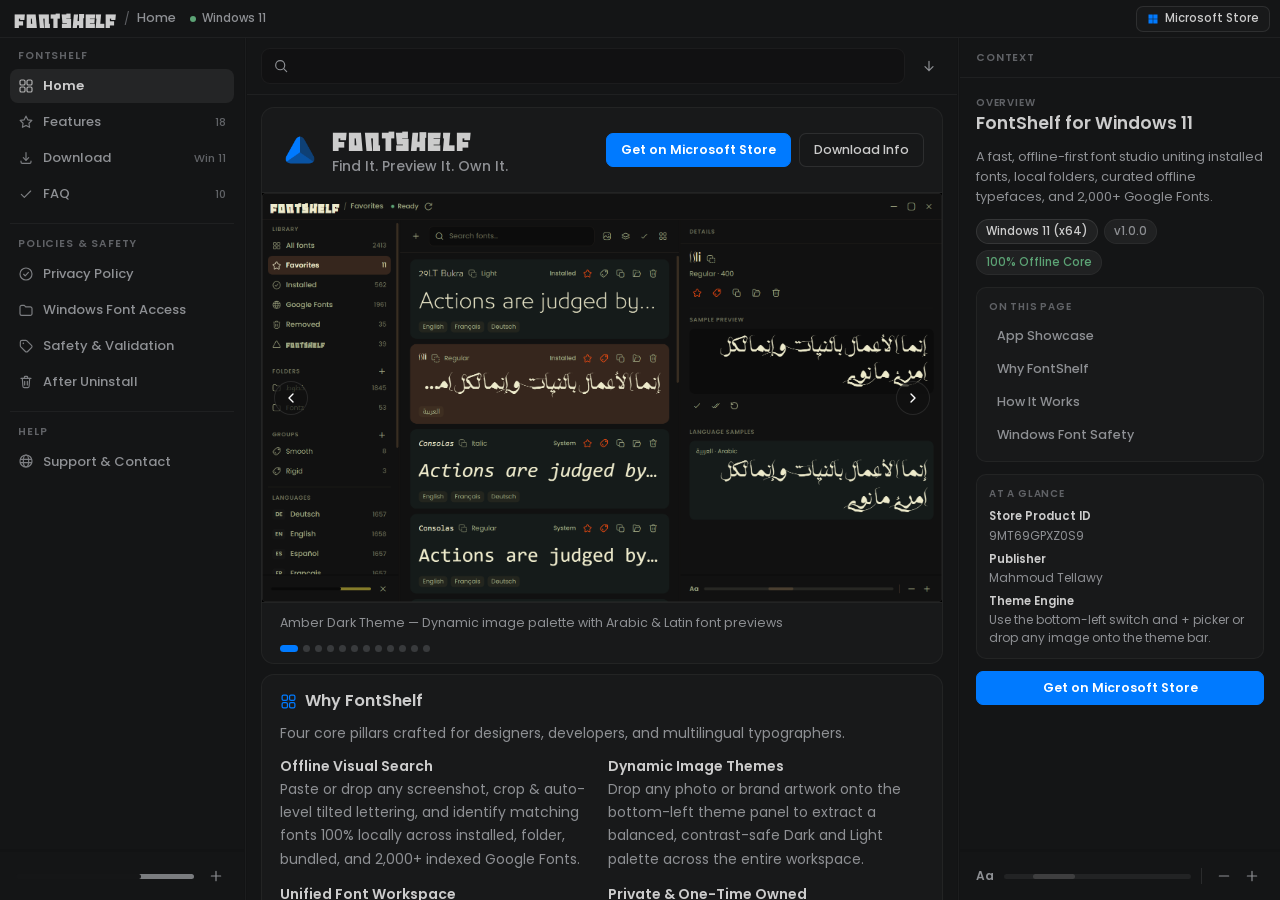
==== commit be8eb922: "Add files via upload" ====
--- a/index.html
+++ b/index.html
@@ -65,6 +65,7 @@
                 <a class="nav-item" href="index.html#features" data-nav-page="features">
                   <i class="hgi-stroke hgi-star nav-svg" aria-hidden="true"></i>
                   <span class="nav-label">Features</span>
+                  <span class="nav-count">18</span>
                 </a>
                 <a class="nav-item" href="download.html" data-nav-page="download">
                   <i class="hgi-stroke hgi-download-04 nav-svg" aria-hidden="true"></i>
--- a/site.css
+++ b/site.css
@@ -3,7 +3,7 @@
   font-style: normal;
   font-weight: 400;
   font-display: swap;
-  src: url('./fonts/poppins-400.woff2') format('woff2');
+  src: url('[data-uri]') format('woff2');
 }
 
 @font-face {
@@ -11,7 +11,7 @@
   font-style: normal;
   font-weight: 500;
   font-display: swap;
-  src: url('./fonts/poppins-500.woff2') format('woff2');
+  src: url('[data-uri]') format('woff2');
 }
 
 @font-face {
@@ -19,7 +19,7 @@
   font-style: normal;
   font-weight: 600;
   font-display: swap;
-  src: url('./fonts/poppins-600.woff2') format('woff2');
+  src: url('[data-uri]') format('woff2');
 }
 
 @font-face {
@@ -27,15 +27,7 @@
   font-style: normal;
   font-weight: 700;
   font-display: swap;
-  src: url('./fonts/poppins-700.woff2') format('woff2');
-}
-
-@font-face {
-  font-family: 'Noto Kufi Arabic';
-  font-style: normal;
-  font-weight: 400 700;
-  font-display: swap;
-  src: url('./fonts/noto-kufi-arabic.woff2') format('woff2');
+  src: url('[data-uri]') format('woff2');
 }
 
 @font-face {
@@ -43,52 +35,58 @@
   font-style: normal;
   font-weight: 400;
   font-display: swap;
-  src: url('./fonts/bigx.otf') format('opentype');
-}
-
-@font-face {
-  font-family: 'hugeicons-stroke-rounded';
+  src: url('[data-uri]') format('opentype');
+}
+
+/* Self-contained stroke-rounded SVG icons (zero external font files, zero 404s) */
+.hgi-stroke {
+  display: inline-flex;
+  align-items: center;
+  justify-content: center;
+  width: 1em;
+  height: 1em;
   font-style: normal;
-  font-weight: 400;
-  font-display: block;
-  src: url('./fonts/hgi-stroke-rounded.woff2') format('woff2');
-}
-
-.hgi-stroke {
-  font-family: 'hugeicons-stroke-rounded' !important;
-  font-style: normal;
-  font-weight: 400;
-  font-variant: normal;
   line-height: 1;
-  display: inline-flex;
-  align-items: center;
-  justify-content: center;
-  -webkit-font-smoothing: antialiased;
-  -moz-osx-font-smoothing: grayscale;
   pointer-events: none;
   flex-shrink: 0;
 }
 
-.hgi-stroke.hgi-sidebar-left::before { content: "\f25f4"; }
-.hgi-stroke.hgi-sidebar-right::before { content: "\f25f6"; }
-.hgi-stroke.hgi-minus-sign::before { content: "\f2139"; }
-.hgi-stroke.hgi-cancel-01::before { content: "\f18bc"; }
-.hgi-stroke.hgi-dashboard-square-01::before { content: "\f1b15"; }
-.hgi-stroke.hgi-star::before { content: "\f26d7"; }
-.hgi-stroke.hgi-checkmark-circle-02::before { content: "\f1971"; }
-.hgi-stroke.hgi-globe-02::before { content: "\f1d80"; }
-.hgi-stroke.hgi-delete-02::before { content: "\f1b35"; }
-.hgi-stroke.hgi-waste-restore::before { content: "\f29c0"; }
-.hgi-stroke.hgi-image-02::before { content: "\f1e86"; }
-.hgi-stroke.hgi-download-04::before { content: "\f1bb7"; }
-.hgi-stroke.hgi-folder-01::before { content: "\f1d01"; }
-.hgi-stroke.hgi-add-01::before { content: "\f150c"; }
-.hgi-stroke.hgi-tick-02::before { content: "\f282c"; }
-.hgi-stroke.hgi-tag-01::before { content: "\f279f"; }
-.hgi-stroke.hgi-search-01::before { content: "\f2546"; }
-.hgi-stroke.hgi-layer::before { content: "\f1f63"; }
-.hgi-stroke.hgi-copy-01::before { content: "\f1a75"; }
-.hgi-stroke.hgi-laptop-check::before { content: "\f1f42"; }
+.hgi-stroke::before {
+  content: "";
+  display: block;
+  width: 100%;
+  height: 100%;
+  background-color: currentColor;
+  -webkit-mask-image: var(--hgi-svg);
+  mask-image: var(--hgi-svg);
+  -webkit-mask-repeat: no-repeat;
+  mask-repeat: no-repeat;
+  -webkit-mask-position: center;
+  mask-position: center;
+  -webkit-mask-size: contain;
+  mask-size: contain;
+}
+
+.hgi-stroke.hgi-sidebar-left { --hgi-svg: url("[data-uri]"); }
+.hgi-stroke.hgi-sidebar-right { --hgi-svg: url("[data-uri]"); }
+.hgi-stroke.hgi-minus-sign { --hgi-svg: url("[data-uri]"); }
+.hgi-stroke.hgi-cancel-01 { --hgi-svg: url("[data-uri]"); }
+.hgi-stroke.hgi-dashboard-square-01 { --hgi-svg: url("[data-uri]"); }
+.hgi-stroke.hgi-star { --hgi-svg: url("[data-uri]"); }
+.hgi-stroke.hgi-checkmark-circle-02 { --hgi-svg: url("[data-uri]"); }
+.hgi-stroke.hgi-globe-02 { --hgi-svg: url("[data-uri]"); }
+.hgi-stroke.hgi-delete-02 { --hgi-svg: url("[data-uri]"); }
+.hgi-stroke.hgi-waste-restore { --hgi-svg: url("[data-uri]"); }
+.hgi-stroke.hgi-image-02 { --hgi-svg: url("[data-uri]"); }
+.hgi-stroke.hgi-download-04 { --hgi-svg: url("[data-uri]"); }
+.hgi-stroke.hgi-folder-01 { --hgi-svg: url("[data-uri]"); }
+.hgi-stroke.hgi-add-01 { --hgi-svg: url("[data-uri]"); }
+.hgi-stroke.hgi-tick-02 { --hgi-svg: url("[data-uri]"); }
+.hgi-stroke.hgi-tag-01 { --hgi-svg: url("[data-uri]"); }
+.hgi-stroke.hgi-search-01 { --hgi-svg: url("[data-uri]"); }
+.hgi-stroke.hgi-layer { --hgi-svg: url("[data-uri]"); }
+.hgi-stroke.hgi-copy-01 { --hgi-svg: url("[data-uri]"); }
+.hgi-stroke.hgi-laptop-check { --hgi-svg: url("[data-uri]"); }
 
 :root {
   color-scheme: dark;
@@ -871,6 +869,136 @@
   word-break: normal;
 }
 
+/* Counted Features Tab */
+.feature-filter-bar {
+  display: flex;
+  flex-wrap: wrap;
+  align-items: center;
+  gap: 6px;
+  margin-top: 2px;
+}
+
+.feature-cat-btn {
+  height: 28px;
+  padding: 0 10px;
+  border-radius: 999px;
+  border: 1px solid var(--line);
+  background: var(--chip-bg);
+  color: var(--muted);
+  font-size: 12px;
+  font-weight: 500;
+  display: inline-flex;
+  align-items: center;
+  gap: 6px;
+  cursor: pointer;
+  transition: background 0.13s ease, color 0.13s ease, border-color 0.13s ease;
+}
+
+.feature-cat-btn:hover {
+  background: var(--hover-bg);
+  color: var(--text);
+  border-color: var(--line-strong);
+}
+
+.feature-cat-btn.active {
+  background: var(--card-selected);
+  color: var(--text);
+  border-color: var(--line-strong);
+}
+
+.feature-cat-count {
+  font-size: 11px;
+  color: var(--dim);
+  font-variant-numeric: tabular-nums;
+}
+
+.feature-cat-btn.active .feature-cat-count {
+  color: var(--muted);
+}
+
+.feature-list {
+  display: flex;
+  flex-direction: column;
+  gap: 10px;
+}
+
+.feature-card {
+  gap: 10px;
+}
+
+.feature-card-top {
+  display: flex;
+  align-items: center;
+  justify-content: space-between;
+  gap: 10px;
+  flex-wrap: wrap;
+}
+
+.feature-title-wrap {
+  display: flex;
+  align-items: center;
+  gap: 9px;
+  min-width: 0;
+}
+
+.feature-num-pill {
+  display: inline-flex;
+  align-items: center;
+  justify-content: center;
+  min-width: 26px;
+  height: 22px;
+  padding: 0 6px;
+  border-radius: 6px;
+  background: var(--chip-bg);
+  border: 1px solid var(--line);
+  color: var(--muted);
+  font-size: 11px;
+  font-weight: 600;
+  font-variant-numeric: tabular-nums;
+  flex-shrink: 0;
+}
+
+.feature-card.is-selected .feature-num-pill {
+  color: var(--blue);
+  border-color: var(--line-strong);
+}
+
+.feature-cat-tag {
+  font-size: 11px;
+  font-weight: 500;
+  color: var(--dim);
+  padding: 2px 8px;
+  border-radius: 999px;
+  background: var(--chip-bg);
+  border: 1px solid var(--line);
+  flex-shrink: 0;
+}
+
+.site-kbd-group {
+  display: inline-flex;
+  align-items: center;
+  gap: 3px;
+  vertical-align: -1px;
+}
+
+.site-kbd {
+  display: inline-flex;
+  align-items: center;
+  justify-content: center;
+  min-width: 20px;
+  height: 20px;
+  padding: 0 6px;
+  font-family: var(--font-ui);
+  font-size: 11px;
+  font-weight: 500;
+  line-height: 1;
+  color: var(--muted);
+  background: var(--chip-bg);
+  border: 1px solid var(--line);
+  border-radius: 5px;
+  box-sizing: border-box;
+}
+
 /* Hero Card & Full Edge-to-Edge Screenshot Showcase */
 .hero-card {
   padding: 0;
